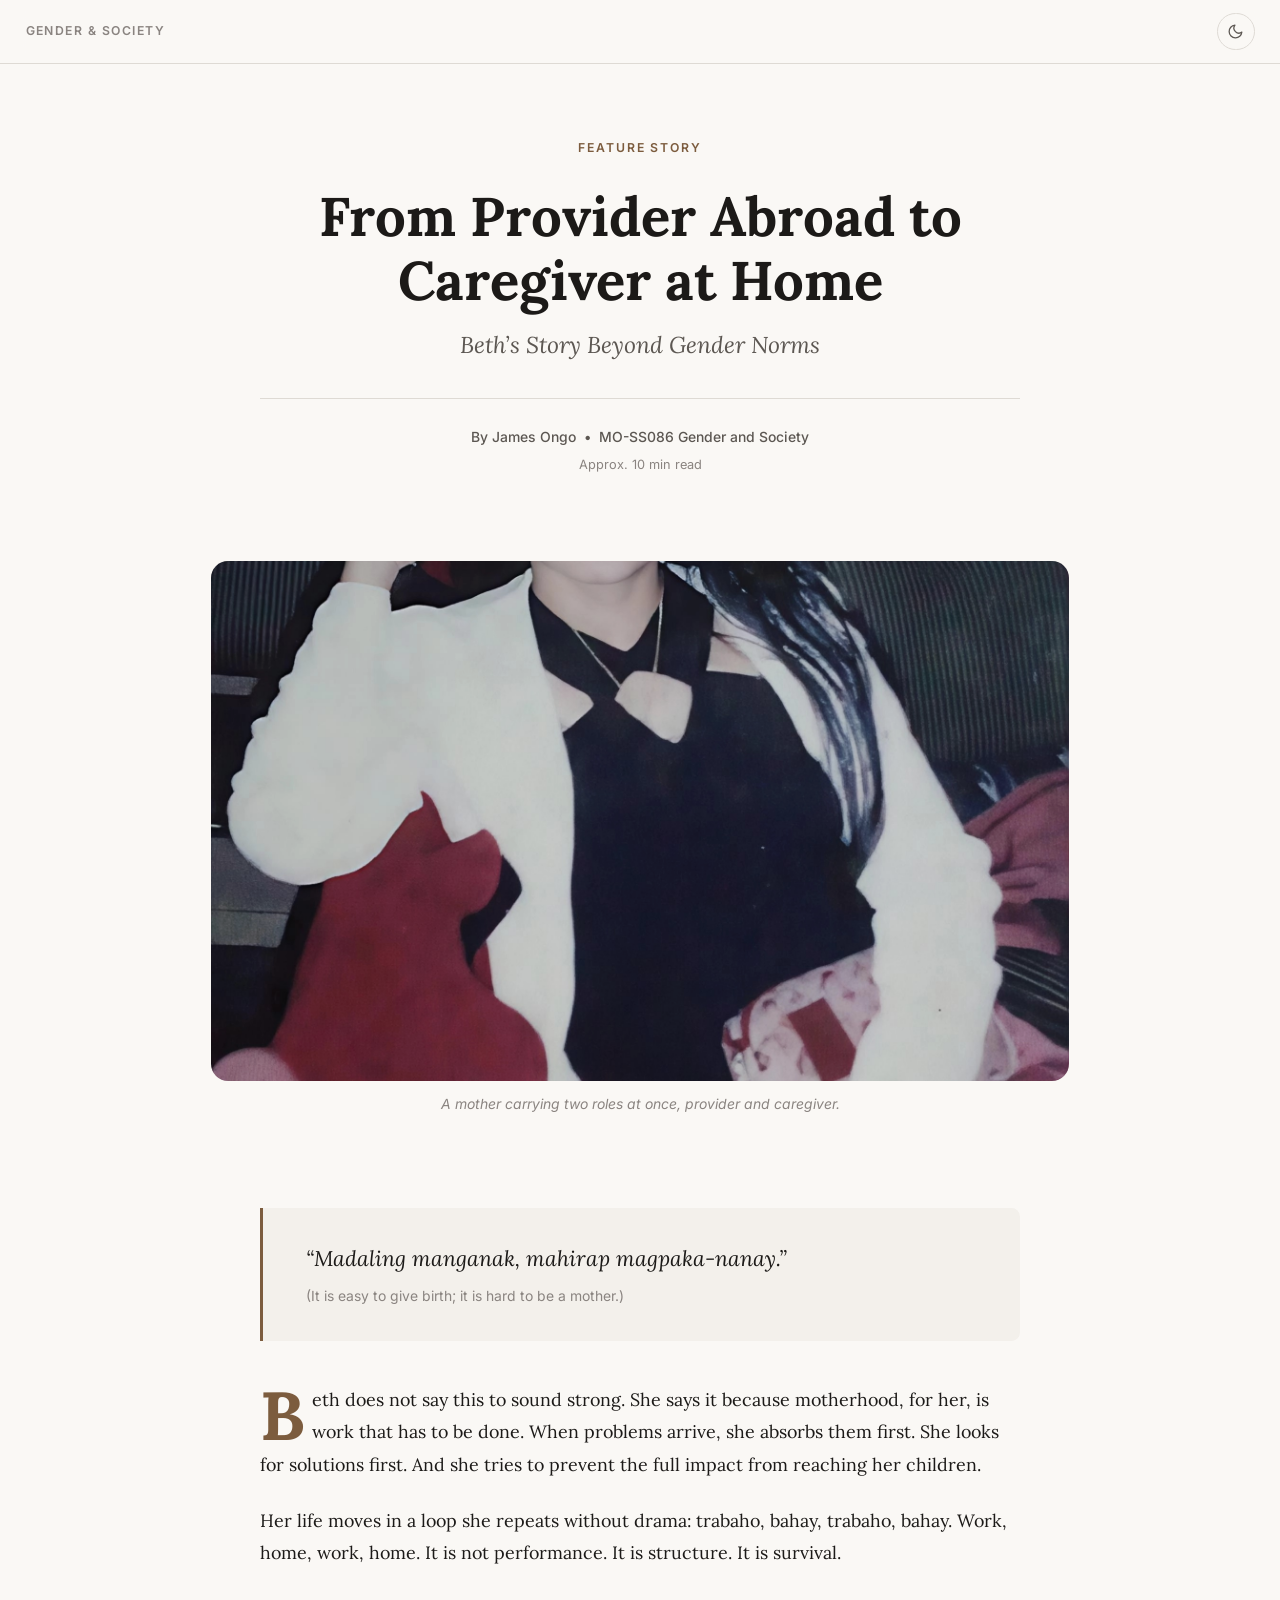
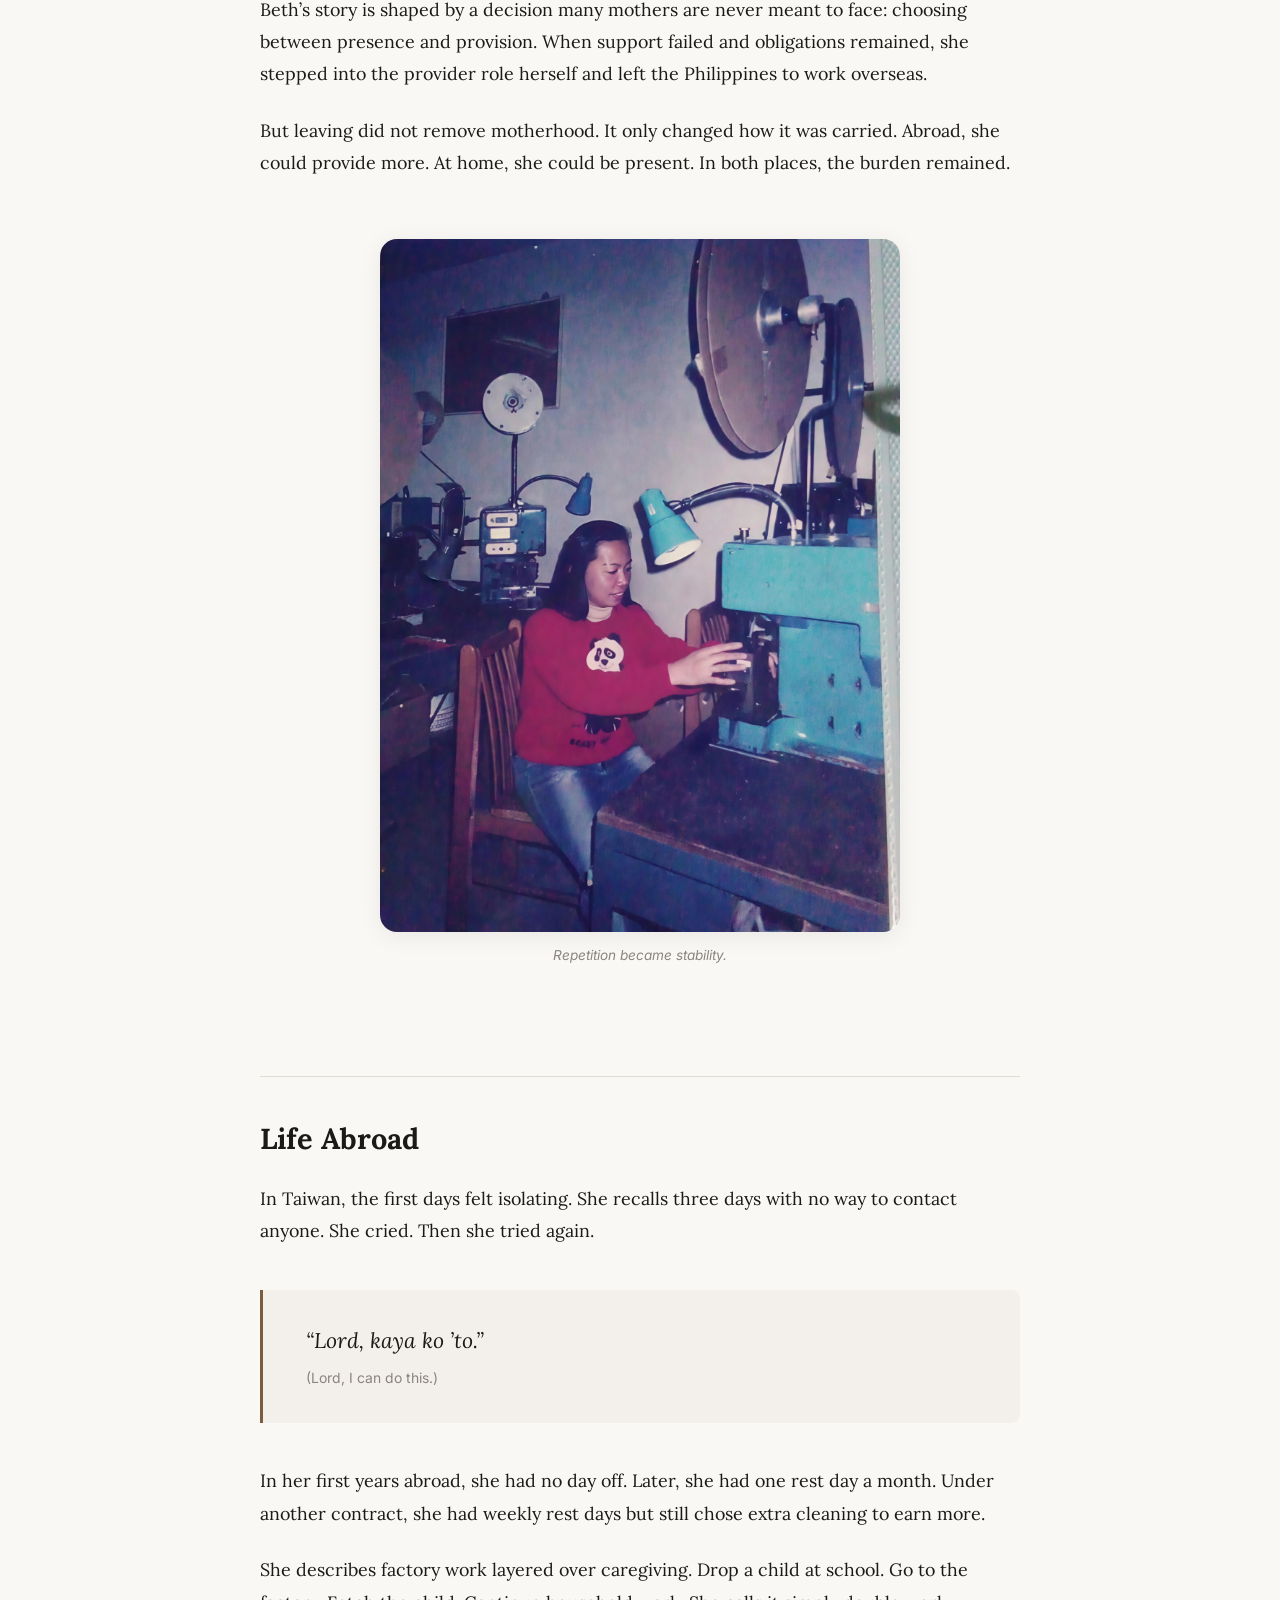
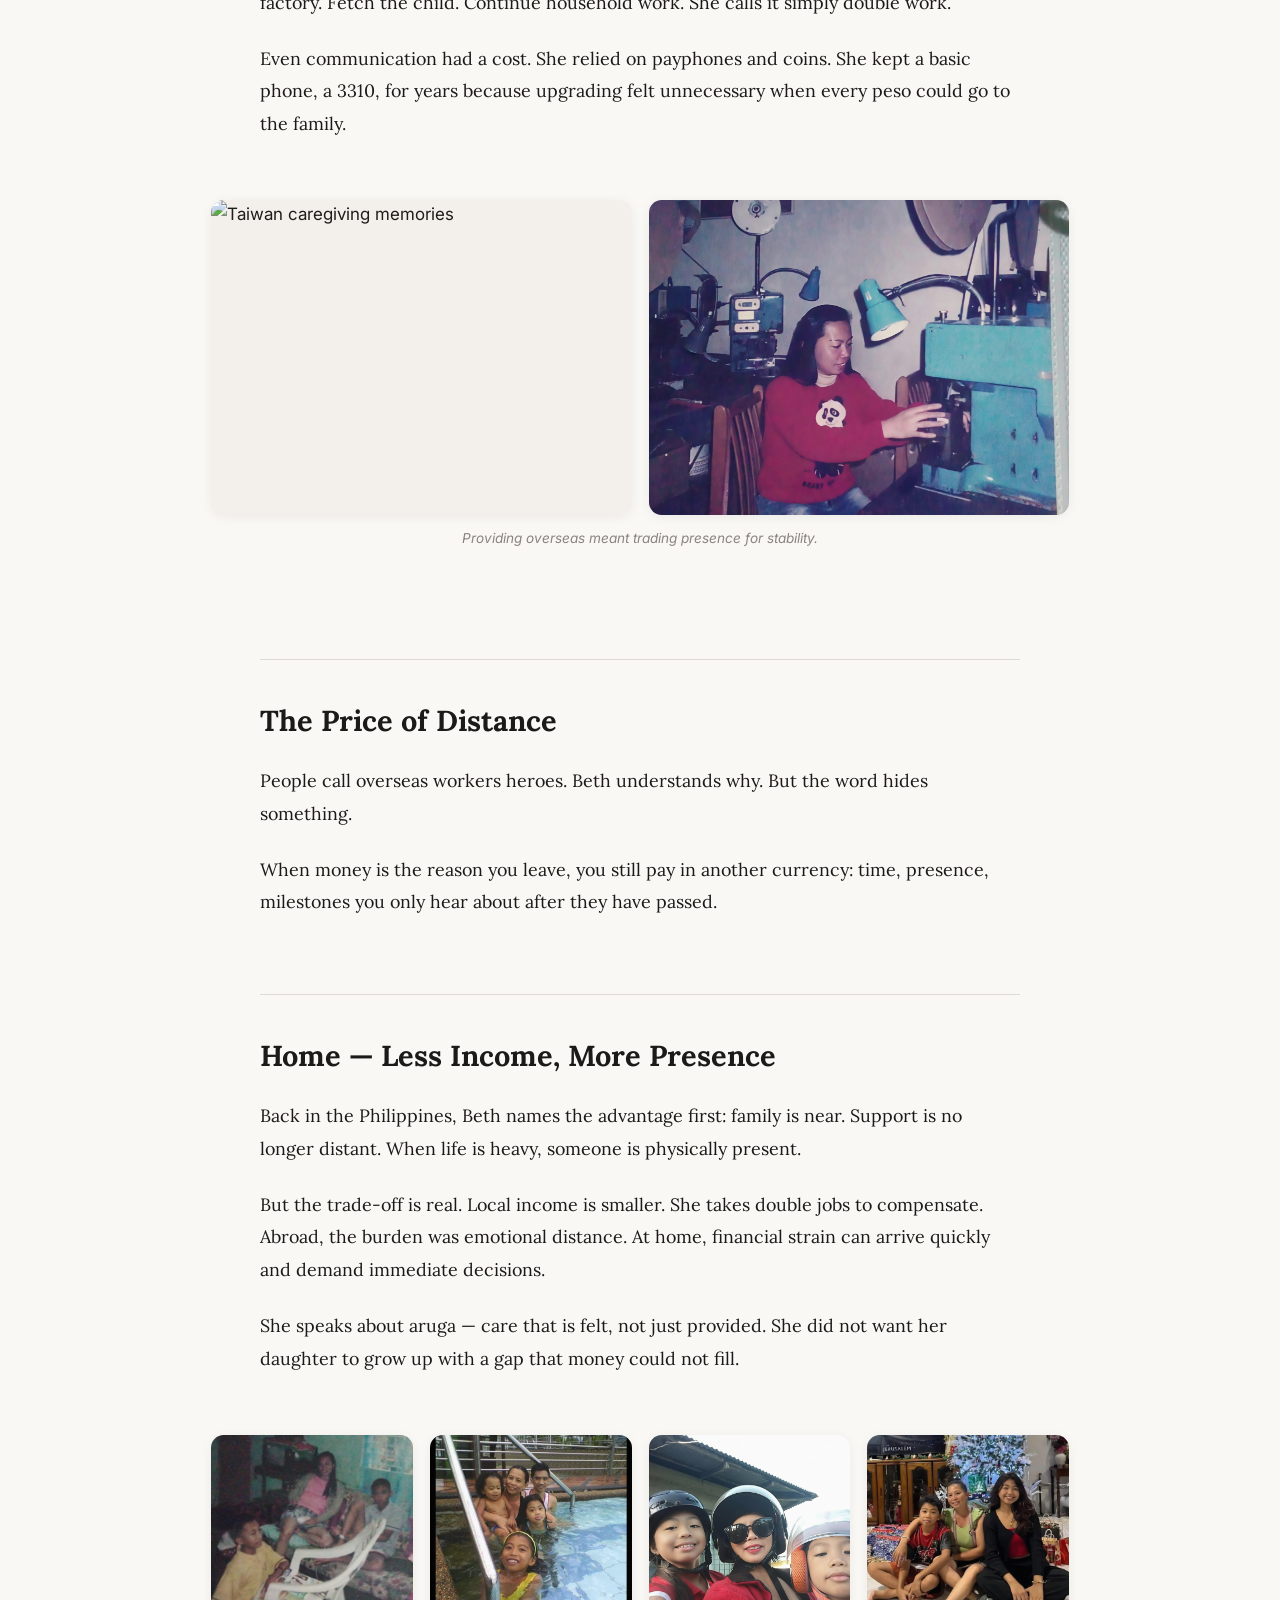
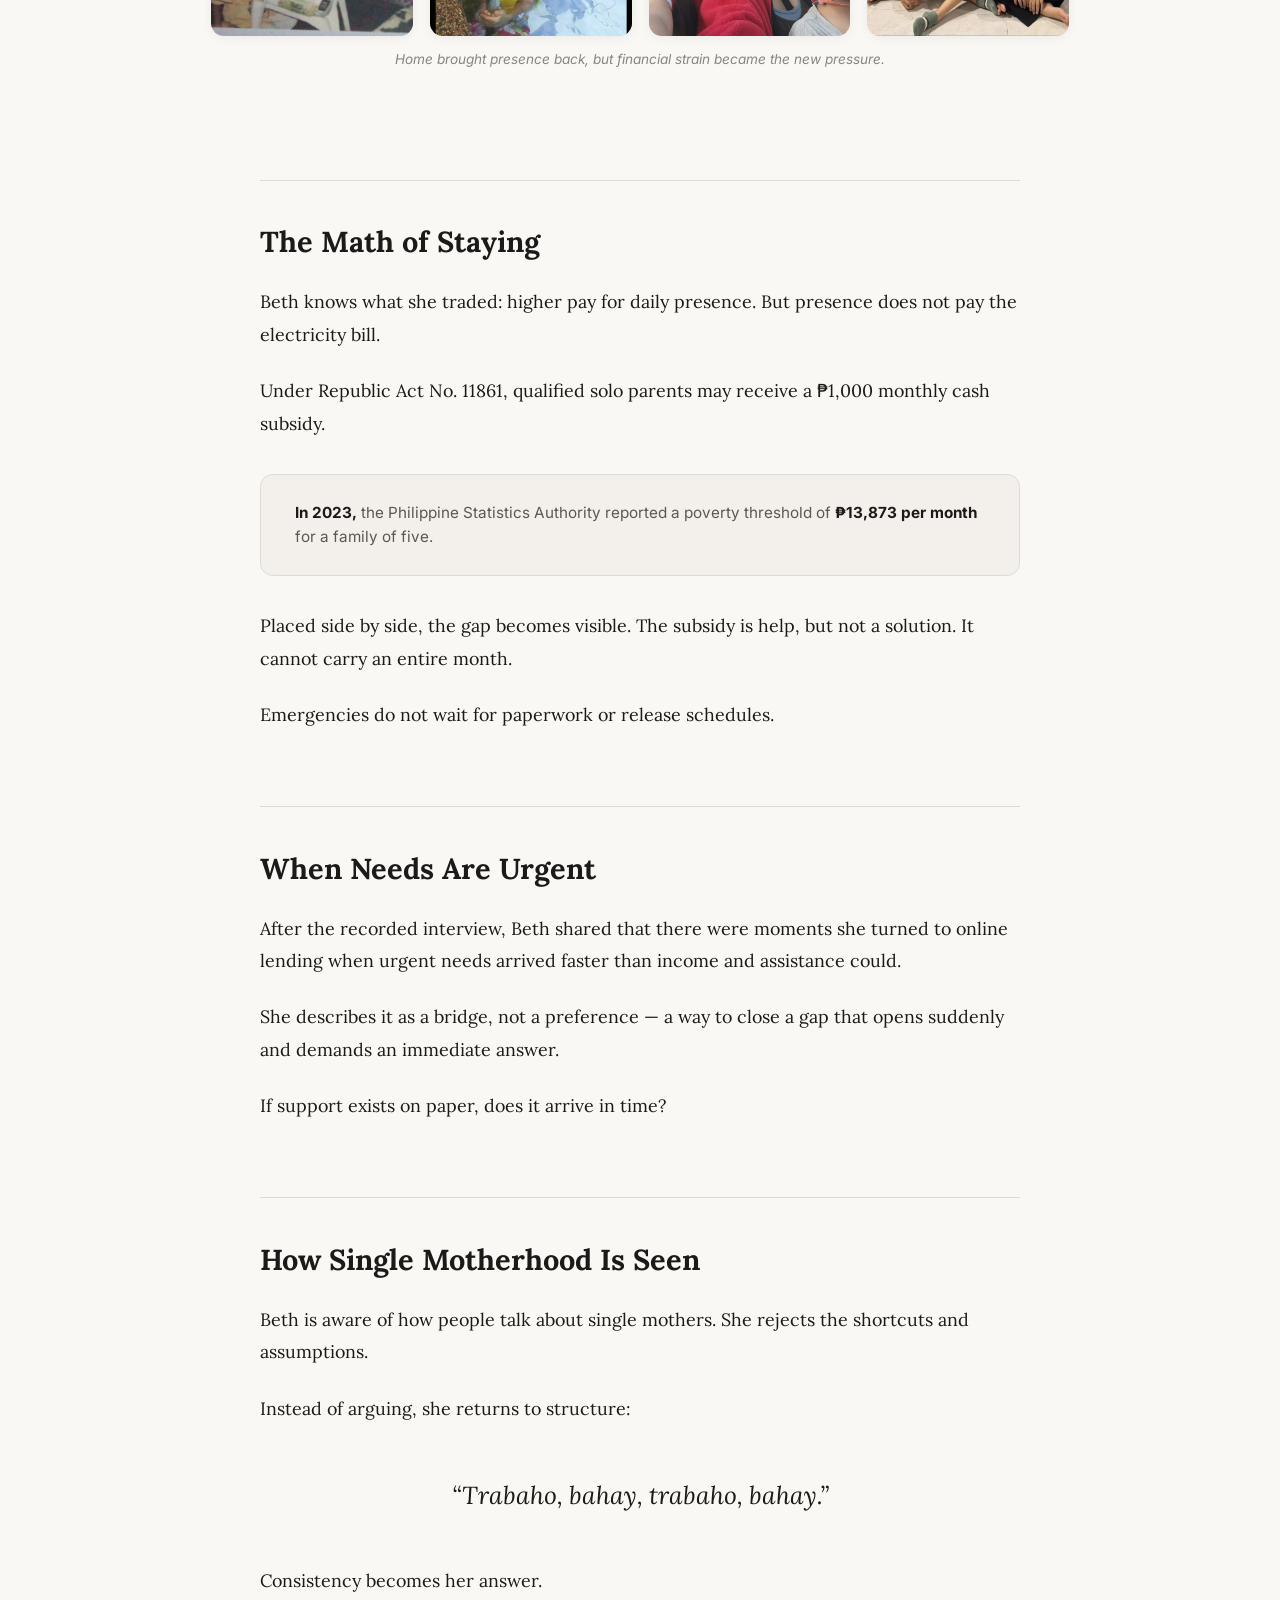
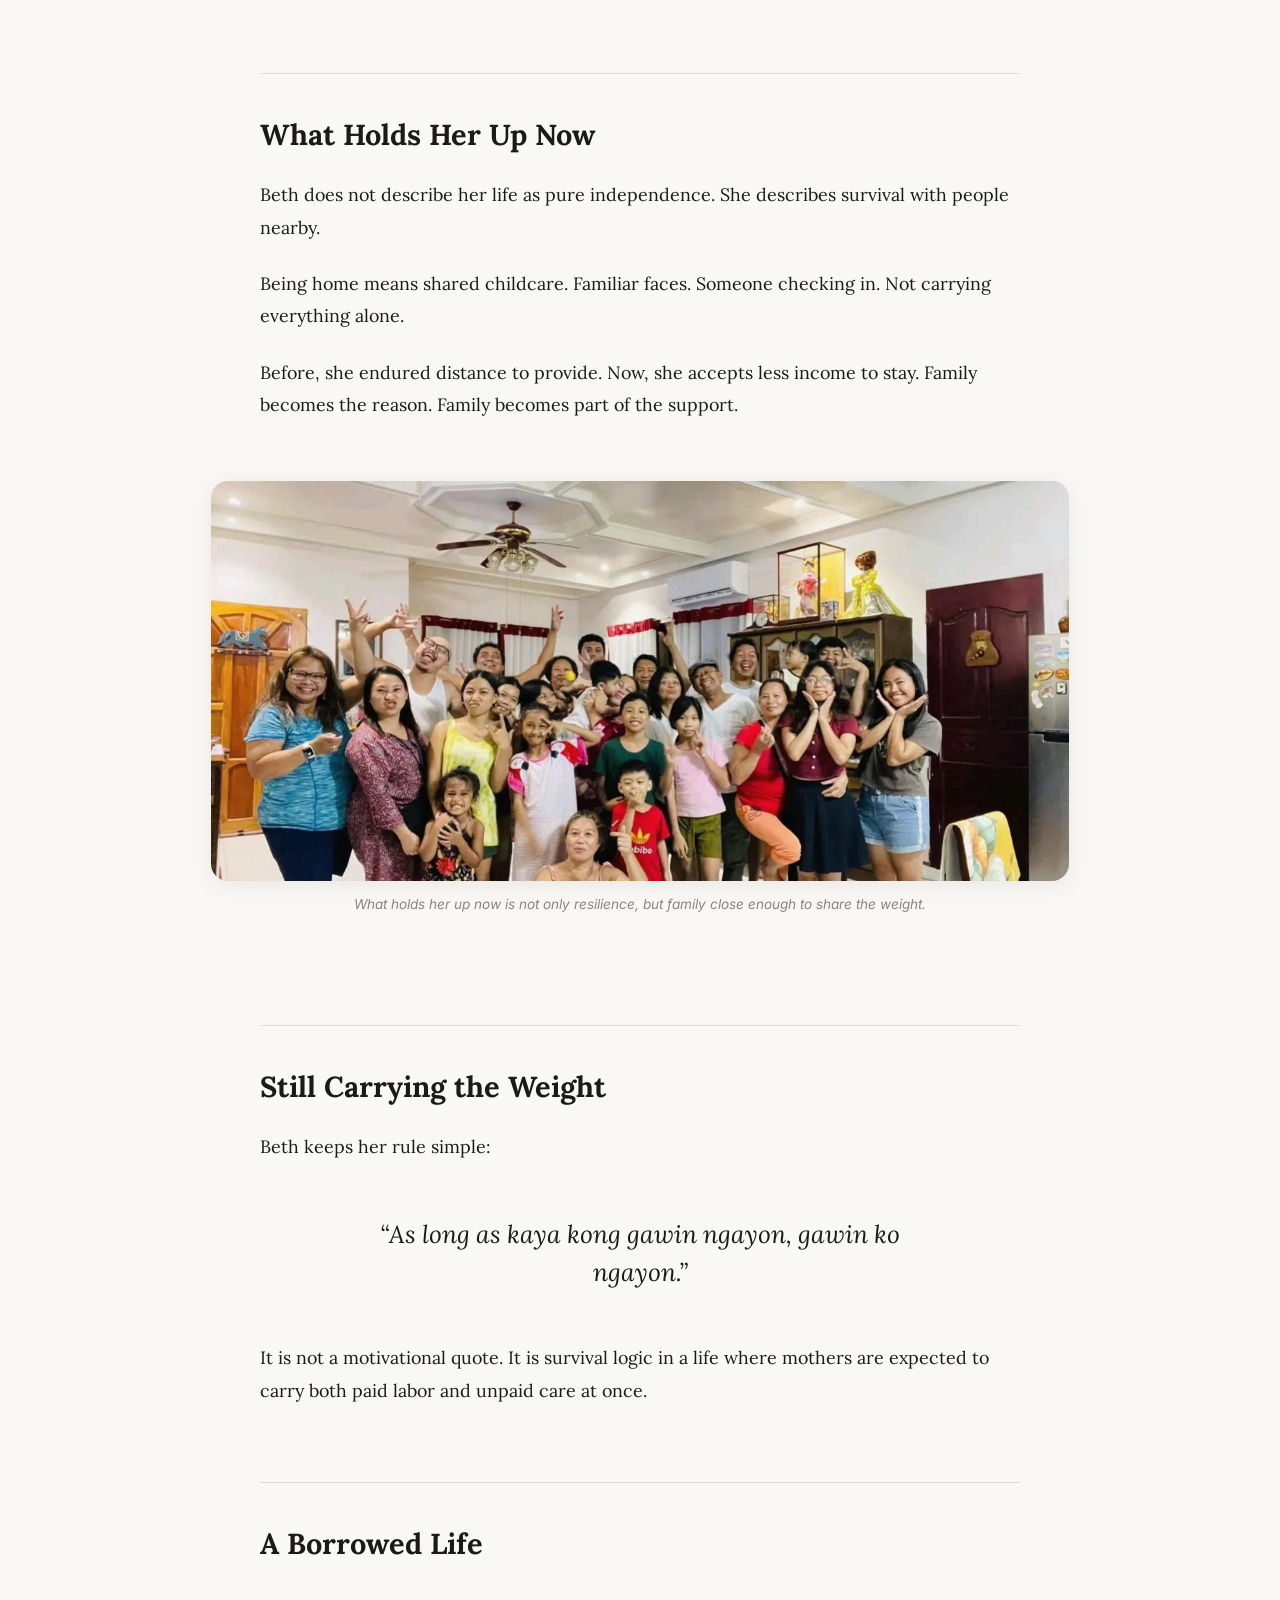
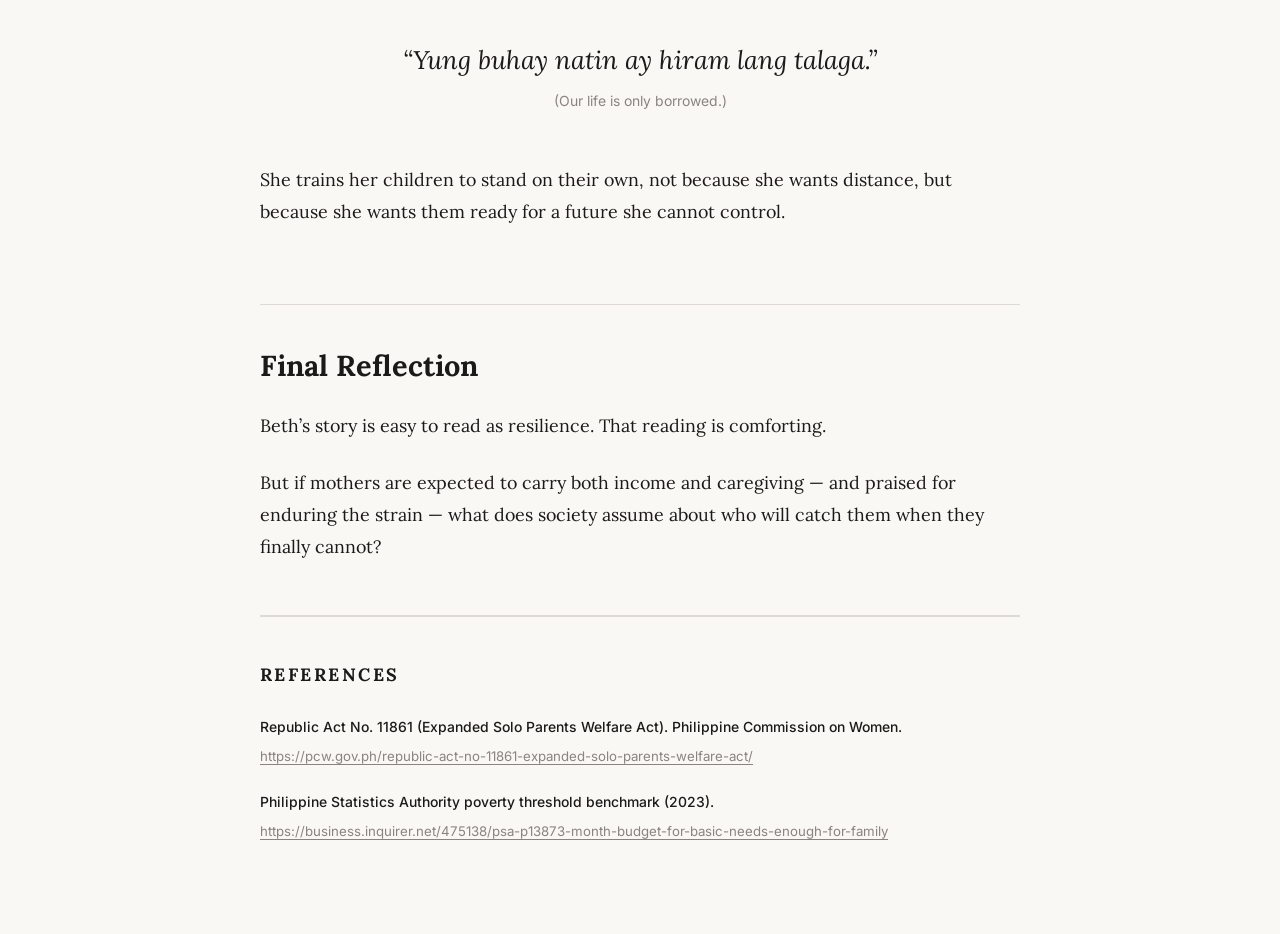
==== index-enhanced.html @ 3ffac8f7 "feat: add index-enhanced.html premium editorial layout - Standalone HTML/CSS/JS file (no build step " ====
<!DOCTYPE html>
<html lang="en">
<head>
  <meta charset="UTF-8" />
  <meta name="viewport" content="width=device-width, initial-scale=1.0" />
  <title>From Provider Abroad to Caregiver at Home: Beth's Story Beyond Gender Norms</title>
  <meta name="description" content="A long-form editorial feature on Beth, a Filipino mother who navigated the roles of overseas worker and primary caregiver, challenging gender norms through lived experience." />
  <meta name="author" content="James Ongo" />
  <link rel="preconnect" href="https://fonts.googleapis.com" />
  <link rel="preconnect" href="https://fonts.gstatic.com" crossorigin />
  <link href="https://fonts.googleapis.com/css2?family=Lora:ital,wght@0,400;0,600;0,700;1,400;1,600&family=Inter:wght@300;400;500;600&display=swap" rel="stylesheet" />

  <style>
    /* ============================================================
       DESIGN TOKENS
    ============================================================ */
    :root {
      --bg:          #faf8f5;
      --bg-alt:      #f3f0eb;
      --surface:     #ffffff;
      --text:        #1c1a18;
      --text-muted:  #5c5752;
      --text-light:  #8a8480;
      --accent:      #7c5c3e;
      --accent-warm: #a07850;
      --rule:        #dedad4;
      --progress-h:  3px;
      --max-prose:   760px;
      --max-wide:    900px;
      --font-serif:  'Lora', Georgia, serif;
      --font-sans:   'Inter', system-ui, sans-serif;
      --ease-smooth: cubic-bezier(0.4, 0, 0.2, 1);
    }

    [data-theme="dark"] {
      --bg:          #141210;
      --bg-alt:      #1e1b18;
      --surface:     #1e1b18;
      --text:        #ede9e4;
      --text-muted:  #a09890;
      --text-light:  #6a6460;
      --accent:      #c8a478;
      --accent-warm: #d4b488;
      --rule:        #2e2a26;
    }

    /* ============================================================
       RESET & BASE
    ============================================================ */
    *, *::before, *::after { box-sizing: border-box; margin: 0; padding: 0; }

    html {
      scroll-behavior: smooth;
      font-size: 17px;
    }

    body {
      font-family: var(--font-sans);
      background-color: var(--bg);
      color: var(--text);
      line-height: 1.7;
      -webkit-font-smoothing: antialiased;
      -moz-osx-font-smoothing: grayscale;
      transition: background-color 0.35s var(--ease-smooth), color 0.35s var(--ease-smooth);
    }

    img { max-width: 100%; display: block; }
    a { color: var(--accent); text-decoration: underline; text-underline-offset: 3px; }
    a:hover { color: var(--accent-warm); }

    /* ============================================================
       READING PROGRESS BAR
    ============================================================ */
    #progress-bar {
      position: fixed;
      top: 0;
      left: 0;
      width: 0%;
      height: var(--progress-h);
      background: linear-gradient(90deg, var(--accent), var(--accent-warm));
      z-index: 1000;
      transition: width 0.1s linear;
      transform-origin: left;
    }

    /* ============================================================
       TOP NAV / CONTROLS
    ============================================================ */
    .site-nav {
      position: sticky;
      top: 0;
      z-index: 900;
      display: flex;
      justify-content: space-between;
      align-items: center;
      padding: 0.75rem 1.5rem;
      background-color: color-mix(in srgb, var(--bg) 90%, transparent);
      backdrop-filter: blur(12px);
      -webkit-backdrop-filter: blur(12px);
      border-bottom: 1px solid var(--rule);
      transition: background-color 0.35s var(--ease-smooth), border-color 0.35s var(--ease-smooth);
    }

    .site-nav-label {
      font-family: var(--font-sans);
      font-size: 0.72rem;
      font-weight: 600;
      letter-spacing: 0.12em;
      text-transform: uppercase;
      color: var(--text-light);
    }

    .nav-controls {
      display: flex;
      align-items: center;
      gap: 0.75rem;
    }

    .btn-icon {
      display: flex;
      align-items: center;
      justify-content: center;
      width: 2.2rem;
      height: 2.2rem;
      border-radius: 50%;
      border: 1px solid var(--rule);
      background: transparent;
      color: var(--text-muted);
      cursor: pointer;
      transition: background 0.2s, color 0.2s, border-color 0.2s;
    }
    .btn-icon:hover {
      background: var(--bg-alt);
      color: var(--text);
      border-color: var(--accent);
    }
    .btn-icon svg { width: 1rem; height: 1rem; }

    /* ============================================================
       LAYOUT WRAPPER
    ============================================================ */
    .page-wrapper {
      max-width: var(--max-wide);
      margin: 0 auto;
      padding: 0 1.25rem;
    }

    /* ============================================================
       ARTICLE HEADER
    ============================================================ */
    .article-header {
      max-width: var(--max-prose);
      margin: 0 auto;
      padding: 4rem 0 2.5rem;
      text-align: center;
    }

    .kicker {
      display: inline-block;
      font-family: var(--font-sans);
      font-size: 0.72rem;
      font-weight: 600;
      letter-spacing: 0.16em;
      text-transform: uppercase;
      color: var(--accent);
      margin-bottom: 1.5rem;
    }

    .article-title {
      font-family: var(--font-serif);
      font-size: clamp(2rem, 5vw, 3.2rem);
      font-weight: 700;
      line-height: 1.18;
      color: var(--text);
      margin-bottom: 0.75rem;
    }

    .article-subtitle {
      font-family: var(--font-serif);
      font-size: clamp(1rem, 2.5vw, 1.35rem);
      font-weight: 400;
      font-style: italic;
      color: var(--text-muted);
      margin-bottom: 2rem;
    }

    .article-meta {
      display: flex;
      flex-direction: column;
      align-items: center;
      gap: 0.35rem;
      padding-top: 1.5rem;
      border-top: 1px solid var(--rule);
    }

    .byline {
      font-family: var(--font-sans);
      font-size: 0.82rem;
      font-weight: 500;
      color: var(--text-muted);
    }

    .reading-time {
      font-family: var(--font-sans);
      font-size: 0.75rem;
      color: var(--text-light);
    }

    /* ============================================================
       HERO IMAGE
    ============================================================ */
    .hero-figure {
      max-width: var(--max-wide);
      margin: 2.5rem auto 0;
    }

    .hero-figure-inner {
      width: 100%;
      aspect-ratio: 16 / 9;
      overflow: hidden;
      border-radius: 1rem;
      background: var(--bg-alt);
    }

    .hero-figure-inner img {
      width: 100%;
      height: 100%;
      object-fit: cover;
      filter: saturate(0.9) contrast(0.97);
      transition: transform 0.6s var(--ease-smooth);
    }
    .hero-figure-inner:hover img { transform: scale(1.02); }

    .hero-caption {
      text-align: center;
      font-family: var(--font-sans);
      font-size: 0.82rem;
      color: var(--text-light);
      margin-top: 0.75rem;
      font-style: italic;
    }

    /* ============================================================
       PROSE BODY
    ============================================================ */
    .prose {
      max-width: var(--max-prose);
      margin: 0 auto;
    }

    .prose-section {
      padding: 3rem 0 0;
    }

    .prose p {
      font-family: var(--font-serif);
      font-size: 1.05rem;
      line-height: 1.82;
      color: var(--text);
      margin-bottom: 1.4rem;
    }

    /* ============================================================
       SECTION HEADINGS
    ============================================================ */
    .section-heading {
      font-family: var(--font-serif);
      font-size: clamp(1.3rem, 3vw, 1.7rem);
      font-weight: 700;
      color: var(--text);
      padding-top: 2.5rem;
      padding-bottom: 1.5rem;
      border-top: 1px solid var(--rule);
      margin-bottom: 0;
      line-height: 1.3;
    }

    /* ============================================================
       PULL QUOTES
    ============================================================ */
    .pull-quote {
      position: relative;
      margin: 2.5rem 0;
      padding: 2rem 2.5rem;
      background: var(--bg-alt);
      border-left: 3px solid var(--accent);
      border-radius: 0 0.5rem 0.5rem 0;
      transition: background 0.35s var(--ease-smooth);
    }

    .pull-quote p {
      font-family: var(--font-serif) !important;
      font-size: 1.25rem !important;
      font-style: italic;
      line-height: 1.6 !important;
      color: var(--text) !important;
      margin-bottom: 0.5rem !important;
    }

    .pull-quote .translation {
      font-family: var(--font-sans) !important;
      font-size: 0.82rem !important;
      font-style: normal;
      color: var(--text-light) !important;
      margin-bottom: 0 !important;
    }

    /* Centered pull quote variant */
    .pull-quote-center {
      text-align: center;
      margin: 3rem auto;
      max-width: 600px;
      padding: 0;
      border-left: none;
      background: transparent;
      border-radius: 0;
    }

    .pull-quote-center p {
      font-family: var(--font-serif) !important;
      font-size: clamp(1.15rem, 2.5vw, 1.45rem) !important;
      font-style: italic;
      line-height: 1.55 !important;
      color: var(--text) !important;
      margin-bottom: 0.5rem !important;
    }

    .pull-quote-center .translation {
      font-family: var(--font-sans) !important;
      font-size: 0.82rem !important;
      font-style: normal;
      color: var(--text-light) !important;
      margin-bottom: 0 !important;
    }

    /* ============================================================
       CALLOUT / STAT BOX
    ============================================================ */
    .callout {
      background: var(--bg-alt);
      border-radius: 0.75rem;
      padding: 1.5rem 2rem;
      margin: 2rem 0;
      border: 1px solid var(--rule);
      transition: background 0.35s var(--ease-smooth);
    }

    .callout p {
      font-family: var(--font-sans) !important;
      font-size: 0.9rem !important;
      line-height: 1.6 !important;
      color: var(--text-muted) !important;
      margin-bottom: 0 !important;
    }

    .callout strong {
      color: var(--text);
    }

    /* ============================================================
       IMAGE FIGURES
    ============================================================ */
    .figure-single {
      max-width: 520px;
      margin: 3.5rem auto;
    }

    .figure-single-inner {
      width: 100%;
      aspect-ratio: 3/4;
      overflow: hidden;
      border-radius: 1rem;
      background: var(--bg-alt);
      box-shadow: 0 4px 24px rgba(0,0,0,0.07);
    }

    .figure-single-inner img {
      width: 100%;
      height: 100%;
      object-fit: contain;
      transition: transform 0.5s var(--ease-smooth);
    }
    .figure-single-inner:hover img { transform: scale(1.02); }

    .figure-wide {
      max-width: var(--max-wide);
      margin: 3.5rem auto;
    }

    .figure-wide-inner {
      width: 100%;
      overflow: hidden;
      border-radius: 1rem;
      background: var(--bg-alt);
      box-shadow: 0 4px 24px rgba(0,0,0,0.07);
    }

    .figure-wide-inner img {
      width: 100%;
      height: 100%;
      object-fit: cover;
      filter: saturate(0.92) contrast(0.97);
      transition: transform 0.5s var(--ease-smooth);
    }
    .figure-wide-inner:hover img { transform: scale(1.02); }

    .figure-grid {
      max-width: var(--max-wide);
      margin: 3.5rem auto;
    }

    .grid-2 {
      display: grid;
      grid-template-columns: 1fr 1fr;
      gap: 1rem;
    }

    @media (max-width: 600px) {
      .grid-2 { grid-template-columns: 1fr; }
    }

    .grid-4 {
      display: grid;
      grid-template-columns: repeat(2, 1fr);
      gap: 1rem;
    }

    @media (min-width: 700px) {
      .grid-4 { grid-template-columns: repeat(4, 1fr); }
    }

    .grid-item {
      overflow: hidden;
      border-radius: 0.75rem;
      background: var(--bg-alt);
      box-shadow: 0 2px 12px rgba(0,0,0,0.06);
    }

    .grid-item img {
      width: 100%;
      height: 100%;
      object-fit: cover;
      filter: saturate(0.92) contrast(0.97);
      transition: transform 0.5s var(--ease-smooth);
      display: block;
    }
    .grid-item:hover img { transform: scale(1.04); }

    .grid-item-abroad {
      aspect-ratio: 4/3;
    }

    .grid-item-home {
      aspect-ratio: 1/1;
    }

    figcaption, .fig-caption {
      text-align: center;
      font-family: var(--font-sans);
      font-size: 0.8rem;
      color: var(--text-light);
      margin-top: 0.75rem;
      font-style: italic;
      line-height: 1.5;
    }

    /* ============================================================
       BLOCKQUOTE (literary)
    ============================================================ */
    .literary-quote {
      text-align: center;
      margin: 3rem auto;
      max-width: 560px;
    }

    .literary-quote p:first-child {
      font-family: var(--font-serif) !important;
      font-size: clamp(1.15rem, 2.5vw, 1.5rem) !important;
      font-style: italic;
      line-height: 1.55 !important;
      color: var(--text) !important;
      margin-bottom: 0.5rem !important;
    }

    .literary-quote p.sub {
      font-family: var(--font-sans) !important;
      font-size: 0.82rem !important;
      color: var(--text-light) !important;
      font-style: normal;
      margin-bottom: 0 !important;
    }

    /* ============================================================
       DIVIDER
    ============================================================ */
    .section-divider {
      border: none;
      border-top: 1px solid var(--rule);
      margin: 3rem 0;
    }

    .ornament {
      text-align: center;
      color: var(--text-light);
      font-size: 1.1rem;
      letter-spacing: 0.5rem;
      margin: 2.5rem 0;
      user-select: none;
    }

    /* ============================================================
       FOOTER / REFERENCES
    ============================================================ */
    .article-footer {
      max-width: var(--max-prose);
      margin: 3rem auto 0;
      padding: 2.5rem 0 4rem;
      border-top: 2px solid var(--rule);
    }

    .references-label {
      font-family: var(--font-sans);
      font-size: 0.7rem;
      font-weight: 700;
      letter-spacing: 0.14em;
      text-transform: uppercase;
      color: var(--text-light);
      margin-bottom: 1.5rem;
    }

    .reference-item {
      margin-bottom: 1.25rem;
    }

    .reference-item p {
      font-family: var(--font-sans) !important;
      font-size: 0.82rem !important;
      line-height: 1.55 !important;
      margin-bottom: 0.2rem !important;
    }

    .reference-item .ref-title {
      color: var(--text);
      font-weight: 500;
    }

    .reference-item a {
      font-size: 0.78rem;
      color: var(--text-light);
      word-break: break-all;
    }
    .reference-item a:hover { color: var(--accent); }

    /* ============================================================
       BACK TO TOP
    ============================================================ */
    #back-to-top {
      position: fixed;
      bottom: 1.5rem;
      right: 1.5rem;
      width: 2.5rem;
      height: 2.5rem;
      border-radius: 50%;
      border: 1px solid var(--rule);
      background: var(--surface);
      color: var(--text-muted);
      cursor: pointer;
      display: flex;
      align-items: center;
      justify-content: center;
      opacity: 0;
      transform: translateY(1rem);
      transition: opacity 0.3s, transform 0.3s, background 0.2s;
      z-index: 800;
      box-shadow: 0 2px 12px rgba(0,0,0,0.12);
    }
    #back-to-top.visible { opacity: 1; transform: translateY(0); }
    #back-to-top:hover { background: var(--bg-alt); color: var(--accent); }
    #back-to-top svg { width: 1rem; height: 1rem; }

    /* ============================================================
       INTRO PARAGRAPH (drop cap)
    ============================================================ */
    .intro-para::first-letter {
      font-family: var(--font-serif);
      font-size: 4rem;
      font-weight: 700;
      line-height: 0.8;
      float: left;
      margin-right: 0.1em;
      margin-top: 0.08em;
      color: var(--accent);
    }

    /* ============================================================
       UTILITY
    ============================================================ */
    .visually-hidden {
      position: absolute;
      width: 1px;
      height: 1px;
      overflow: hidden;
      clip: rect(0 0 0 0);
      white-space: nowrap;
    }

    .mt-lg { margin-top: 2.5rem; }
    .mb-lg { margin-bottom: 2.5rem; }

    /* ============================================================
       RESPONSIVE
    ============================================================ */
    @media (max-width: 640px) {
      .article-header { padding: 2.5rem 0 1.5rem; }
      .pull-quote { padding: 1.25rem 1.5rem; }
      .callout { padding: 1rem 1.25rem; }
      html { font-size: 16px; }
    }

    /* ============================================================
       PRINT
    ============================================================ */
    @media print {
      #progress-bar, .site-nav, #back-to-top { display: none; }
      body { background: white; color: black; font-size: 11pt; }
      .pull-quote, .callout { background: #f5f5f5; border-color: #999; }
    }
  </style>
</head>
<body id="top">
  <!-- Reading Progress Bar -->
  <div id="progress-bar" role="progressbar" aria-label="Reading progress" aria-valuemin="0" aria-valuemax="100" aria-valuenow="0"></div>

  <!-- Navigation -->
  <nav class="site-nav" aria-label="Article navigation">
    <span class="site-nav-label">Gender &amp; Society</span>
    <div class="nav-controls">
      <button class="btn-icon" id="dark-toggle" aria-label="Toggle dark mode" title="Toggle dark mode">
        <!-- Sun icon (shown in dark mode) -->
        <svg id="icon-sun" xmlns="http://www.w3.org/2000/svg" fill="none" viewBox="0 0 24 24" stroke-width="1.8" stroke="currentColor" style="display:none">
          <path stroke-linecap="round" stroke-linejoin="round" d="M12 3v2m0 14v2m8.66-10h-2M5.34 12h-2m14.95 5.66-1.41-1.41M6.05 6.05 4.64 4.64m12.73 0-1.41 1.41M6.05 17.95l-1.41 1.41M12 7a5 5 0 1 0 0 10A5 5 0 0 0 12 7z"/>
        </svg>
        <!-- Moon icon (shown in light mode) -->
        <svg id="icon-moon" xmlns="http://www.w3.org/2000/svg" fill="none" viewBox="0 0 24 24" stroke-width="1.8" stroke="currentColor">
          <path stroke-linecap="round" stroke-linejoin="round" d="M21 12.79A9 9 0 1 1 11.21 3 7 7 0 0 0 21 12.79z"/>
        </svg>
      </button>
    </div>
  </nav>

  <!-- Main Article -->
  <main id="main-content">
    <div class="page-wrapper">

      <!-- Article Header -->
      <header class="article-header">
        <span class="kicker">Feature Story</span>
        <h1 class="article-title">From Provider Abroad to Caregiver at Home</h1>
        <p class="article-subtitle">Beth&#8217;s Story Beyond Gender Norms</p>
        <div class="article-meta">
          <p class="byline">By James Ongo &nbsp;&bull;&nbsp; MO-SS086 Gender and Society</p>
          <p class="reading-time">Approx. 10 min read</p>
        </div>
      </header>

      <!-- Hero Image -->
      <figure class="hero-figure">
        <div class="hero-figure-inner" style="aspect-ratio: 4/3; max-height: 520px;">
          <img
            src="assets/e920f0260f565c1cadf37e28e0e7a59abf425ec7-buxtc1dg.png"
            alt="Beth seated and reflective, photographed at an airport"
            loading="eager"
          />
        </div>
        <figcaption class="hero-caption">A mother carrying two roles at once, provider and caregiver.</figcaption>
      </figure>

      <!-- SECTION: Opening -->
      <div class="prose">
        <div class="prose-section">

          <div class="pull-quote">
            <p>&#8220;Madaling manganak, mahirap magpaka-nanay.&#8221;</p>
            <p class="translation">(It is easy to give birth; it is hard to be a mother.)</p>
          </div>

          <p class="intro-para">Beth does not say this to sound strong. She says it because motherhood, for her, is work that has to be done. When problems arrive, she absorbs them first. She looks for solutions first. And she tries to prevent the full impact from reaching her children.</p>

          <p>Her life moves in a loop she repeats without drama: trabaho, bahay, trabaho, bahay. Work, home, work, home. It is not performance. It is structure. It is survival.</p>

          <p>Beth&#8217;s story is shaped by a decision many mothers are never meant to face: choosing between presence and provision. When support failed and obligations remained, she stepped into the provider role herself and left the Philippines to work overseas.</p>

          <p>But leaving did not remove motherhood. It only changed how it was carried. Abroad, she could provide more. At home, she could be present. In both places, the burden remained.</p>

        </div>
      </div>

      <!-- IMAGE: Young Beth working -->
      <figure class="figure-single">
        <div class="figure-single-inner">
          <img
            src="assets/c76464601b5aabbdc6ca93023c07093d441ea707-bwibprmk.png"
            alt="Young Beth operating machinery at a factory"
            loading="lazy"
          />
        </div>
        <figcaption>Repetition became stability.</figcaption>
      </figure>

      <!-- SECTION: Life Abroad -->
      <div class="prose">
        <div class="prose-section">
          <h2 class="section-heading">Life Abroad</h2>

          <p>In Taiwan, the first days felt isolating. She recalls three days with no way to contact anyone. She cried. Then she tried again.</p>

          <div class="pull-quote">
            <p>&#8220;Lord, kaya ko &#8217;to.&#8221;</p>
            <p class="translation">(Lord, I can do this.)</p>
          </div>

          <p>In her first years abroad, she had no day off. Later, she had one rest day a month. Under another contract, she had weekly rest days but still chose extra cleaning to earn more.</p>

          <p>She describes factory work layered over caregiving. Drop a child at school. Go to the factory. Fetch the child. Continue household work. She calls it simply double work.</p>

          <p>Even communication had a cost. She relied on payphones and coins. She kept a basic phone, a 3310, for years because upgrading felt unnecessary when every peso could go to the family.</p>

        </div>
      </div>

      <!-- IMAGE GRID: Abroad (Taiwan memories + factory) -->
      <figure class="figure-grid">
        <div class="grid-2">
          <div class="grid-item grid-item-abroad">
            <img
              src="assets/60dd73ef5a6cac71023ff8b4ba32b8e131c8d881-dymaxfxd.png"
              alt="Taiwan caregiving memories"
              loading="lazy"
            />
          </div>
          <div class="grid-item grid-item-abroad">
            <img
              src="assets/c76464601b5aabbdc6ca93023c07093d441ea707-bwibprmk.png"
              alt="Factory work during early years abroad"
              loading="lazy"
            />
          </div>
        </div>
        <figcaption>Providing overseas meant trading presence for stability.</figcaption>
      </figure>

      <!-- SECTION: The Price of Distance -->
      <div class="prose">
        <div class="prose-section">
          <h2 class="section-heading">The Price of Distance</h2>

          <p>People call overseas workers heroes. Beth understands why. But the word hides something.</p>

          <p>When money is the reason you leave, you still pay in another currency: time, presence, milestones you only hear about after they have passed.</p>

        </div>
      </div>

      <!-- SECTION: Home - Less Income, More Presence -->
      <div class="prose">
        <div class="prose-section">
          <h2 class="section-heading">Home &#8212; Less Income, More Presence</h2>

          <p>Back in the Philippines, Beth names the advantage first: family is near. Support is no longer distant. When life is heavy, someone is physically present.</p>

          <p>But the trade-off is real. Local income is smaller. She takes double jobs to compensate. Abroad, the burden was emotional distance. At home, financial strain can arrive quickly and demand immediate decisions.</p>

          <p>She speaks about aruga &#8212; care that is felt, not just provided. She did not want her daughter to grow up with a gap that money could not fill.</p>

        </div>
      </div>

      <!-- IMAGE GRID: At Home (family photos) -->
      <figure class="figure-grid">
        <div class="grid-4">
          <div class="grid-item grid-item-home">
            <img
              src="assets/59fc37b3b3decba2730e10991abe77b250d7e214-c8ih-bli.png"
              alt="Family living room moment"
              loading="lazy"
            />
          </div>
          <div class="grid-item grid-item-home">
            <img
              src="assets/f54fd05c5c44ddffacecb743fd7185d7d5093066-hgk0w9xp.png"
              alt="Pool time with siblings"
              loading="lazy"
            />
          </div>
          <div class="grid-item grid-item-home">
            <img
              src="assets/5aacf3d4939c02f38c3f588aad341c35b38b088d-cihkhemg.png"
              alt="School days motorcycle selfie"
              loading="lazy"
            />
          </div>
          <div class="grid-item grid-item-home">
            <img
              src="assets/fe5460e624c3cfcb2ab5d260d317805be2b27aeb-cbhzk3wc.png"
              alt="Christmas family photo"
              loading="lazy"
            />
          </div>
        </div>
        <figcaption>Home brought presence back, but financial strain became the new pressure.</figcaption>
      </figure>

      <!-- SECTION: The Math of Staying -->
      <div class="prose">
        <div class="prose-section">
          <h2 class="section-heading">The Math of Staying</h2>

          <p>Beth knows what she traded: higher pay for daily presence. But presence does not pay the electricity bill.</p>

          <p>Under Republic Act No. 11861, qualified solo parents may receive a &#8369;1,000 monthly cash subsidy.</p>

          <div class="callout">
            <p><strong>In 2023,</strong> the Philippine Statistics Authority reported a poverty threshold of <strong>&#8369;13,873 per month</strong> for a family of five.</p>
          </div>

          <p>Placed side by side, the gap becomes visible. The subsidy is help, but not a solution. It cannot carry an entire month.</p>

          <p>Emergencies do not wait for paperwork or release schedules.</p>

        </div>

        <!-- SECTION: When Needs Are Urgent -->
        <div class="prose-section">
          <h2 class="section-heading">When Needs Are Urgent</h2>

          <p>After the recorded interview, Beth shared that there were moments she turned to online lending when urgent needs arrived faster than income and assistance could.</p>

          <p>She describes it as a bridge, not a preference &#8212; a way to close a gap that opens suddenly and demands an immediate answer.</p>

          <p>If support exists on paper, does it arrive in time?</p>

        </div>

        <!-- SECTION: How Single Motherhood Is Seen -->
        <div class="prose-section">
          <h2 class="section-heading">How Single Motherhood Is Seen</h2>

          <p>Beth is aware of how people talk about single mothers. She rejects the shortcuts and assumptions.</p>

          <p>Instead of arguing, she returns to structure:</p>

          <div class="pull-quote-center">
            <p>&#8220;Trabaho, bahay, trabaho, bahay.&#8221;</p>
          </div>

          <p>Consistency becomes her answer.</p>

        </div>

        <!-- SECTION: What Holds Her Up Now -->
        <div class="prose-section">
          <h2 class="section-heading">What Holds Her Up Now</h2>

          <p>Beth does not describe her life as pure independence. She describes survival with people nearby.</p>

          <p>Being home means shared childcare. Familiar faces. Someone checking in. Not carrying everything alone.</p>

          <p>Before, she endured distance to provide. Now, she accepts less income to stay. Family becomes the reason. Family becomes part of the support.</p>

        </div>
      </div>

      <!-- IMAGE: Extended family -->
      <figure class="figure-wide">
        <div class="figure-wide-inner" style="aspect-ratio: 16/9; max-height: 400px;">
          <img
            src="assets/55bc16b546aebc8a06f991e8f5e3f1c70c1eae50-y_gb-fvm.png"
            alt="Extended family gathering at the pool"
            loading="lazy"
          />
        </div>
        <figcaption>What holds her up now is not only resilience, but family close enough to share the weight.</figcaption>
      </figure>

      <!-- SECTION: Still Carrying the Weight -->
      <div class="prose">
        <div class="prose-section">
          <h2 class="section-heading">Still Carrying the Weight</h2>

          <p>Beth keeps her rule simple:</p>

          <div class="pull-quote-center">
            <p>&#8220;As long as kaya kong gawin ngayon, gawin ko ngayon.&#8221;</p>
          </div>

          <p>It is not a motivational quote. It is survival logic in a life where mothers are expected to carry both paid labor and unpaid care at once.</p>

        </div>

        <!-- SECTION: A Borrowed Life -->
        <div class="prose-section">
          <h2 class="section-heading">A Borrowed Life</h2>

          <div class="literary-quote">
            <p>&#8220;Yung buhay natin ay hiram lang talaga.&#8221;</p>
            <p class="sub">(Our life is only borrowed.)</p>
          </div>

          <p>She trains her children to stand on their own, not because she wants distance, but because she wants them ready for a future she cannot control.</p>

        </div>

        <!-- SECTION: Final Reflection -->
        <div class="prose-section">
          <h2 class="section-heading">Final Reflection</h2>

          <p>Beth&#8217;s story is easy to read as resilience. That reading is comforting.</p>

          <p>But if mothers are expected to carry both income and caregiving &#8212; and praised for enduring the strain &#8212; what does society assume about who will catch them when they finally cannot?</p>

        </div>

        <!-- REFERENCES -->
        <footer class="article-footer">
          <p class="references-label">References</p>

          <div class="reference-item">
            <p class="ref-title">Republic Act No. 11861 (Expanded Solo Parents Welfare Act). Philippine Commission on Women.</p>
            <a href="https://pcw.gov.ph/republic-act-no-11861-expanded-solo-parents-welfare-act/" target="_blank" rel="noopener noreferrer">https://pcw.gov.ph/republic-act-no-11861-expanded-solo-parents-welfare-act/</a>
          </div>

          <div class="reference-item">
            <p class="ref-title">Philippine Statistics Authority poverty threshold benchmark (2023).</p>
            <a href="https://business.inquirer.net/475138/psa-p13873-month-budget-for-basic-needs-enough-for-family" target="_blank" rel="noopener noreferrer">https://business.inquirer.net/475138/psa-p13873-month-budget-for-basic-needs-enough-for-family</a>
          </div>
        </footer>

      </div>
    </div>
  </main>

  <!-- Back to Top -->
  <button id="back-to-top" aria-label="Back to top">
    <svg xmlns="http://www.w3.org/2000/svg" fill="none" viewBox="0 0 24 24" stroke-width="2" stroke="currentColor">
      <path stroke-linecap="round" stroke-linejoin="round" d="M4.5 15.75l7.5-7.5 7.5 7.5" />
    </svg>
  </button>

  <script>
    // ============================================================
    // READING PROGRESS BAR
    // ============================================================
    const progressBar = document.getElementById('progress-bar');

    function updateProgress() {
      const scrollTop = window.scrollY || document.documentElement.scrollTop;
      const docHeight = document.documentElement.scrollHeight - document.documentElement.clientHeight;
      const pct = docHeight > 0 ? Math.min(100, Math.round((scrollTop / docHeight) * 100)) : 0;
      progressBar.style.width = pct + '%';
      progressBar.setAttribute('aria-valuenow', pct);
    }

    // ============================================================
    // DARK MODE TOGGLE
    // ============================================================
    const darkToggle = document.getElementById('dark-toggle');
    const iconSun    = document.getElementById('icon-sun');
    const iconMoon   = document.getElementById('icon-moon');
    const htmlEl     = document.documentElement;

    function applyTheme(dark) {
      if (dark) {
        htmlEl.setAttribute('data-theme', 'dark');
        iconSun.style.display  = '';
        iconMoon.style.display = 'none';
        darkToggle.setAttribute('aria-label', 'Switch to light mode');
      } else {
        htmlEl.removeAttribute('data-theme');
        iconSun.style.display  = 'none';
        iconMoon.style.display = '';
        darkToggle.setAttribute('aria-label', 'Switch to dark mode');
      }
    }

    // Read saved preference, then system preference as fallback
    const saved = localStorage.getItem('theme');
    const prefersDark = window.matchMedia('(prefers-color-scheme: dark)').matches;
    applyTheme(saved === 'dark' || (!saved && prefersDark));

    darkToggle.addEventListener('click', () => {
      const isDark = htmlEl.hasAttribute('data-theme');
      localStorage.setItem('theme', isDark ? 'light' : 'dark');
      applyTheme(!isDark);
    });

    // ============================================================
    // BACK TO TOP
    // ============================================================
    const backToTop = document.getElementById('back-to-top');

    function checkScroll() {
      updateProgress();
      if (window.scrollY > 400) {
        backToTop.classList.add('visible');
      } else {
        backToTop.classList.remove('visible');
      }
    }

    window.addEventListener('scroll', checkScroll, { passive: true });
    backToTop.addEventListener('click', () => window.scrollTo({ top: 0, behavior: 'smooth' }));
  </script>
</body>
</html>
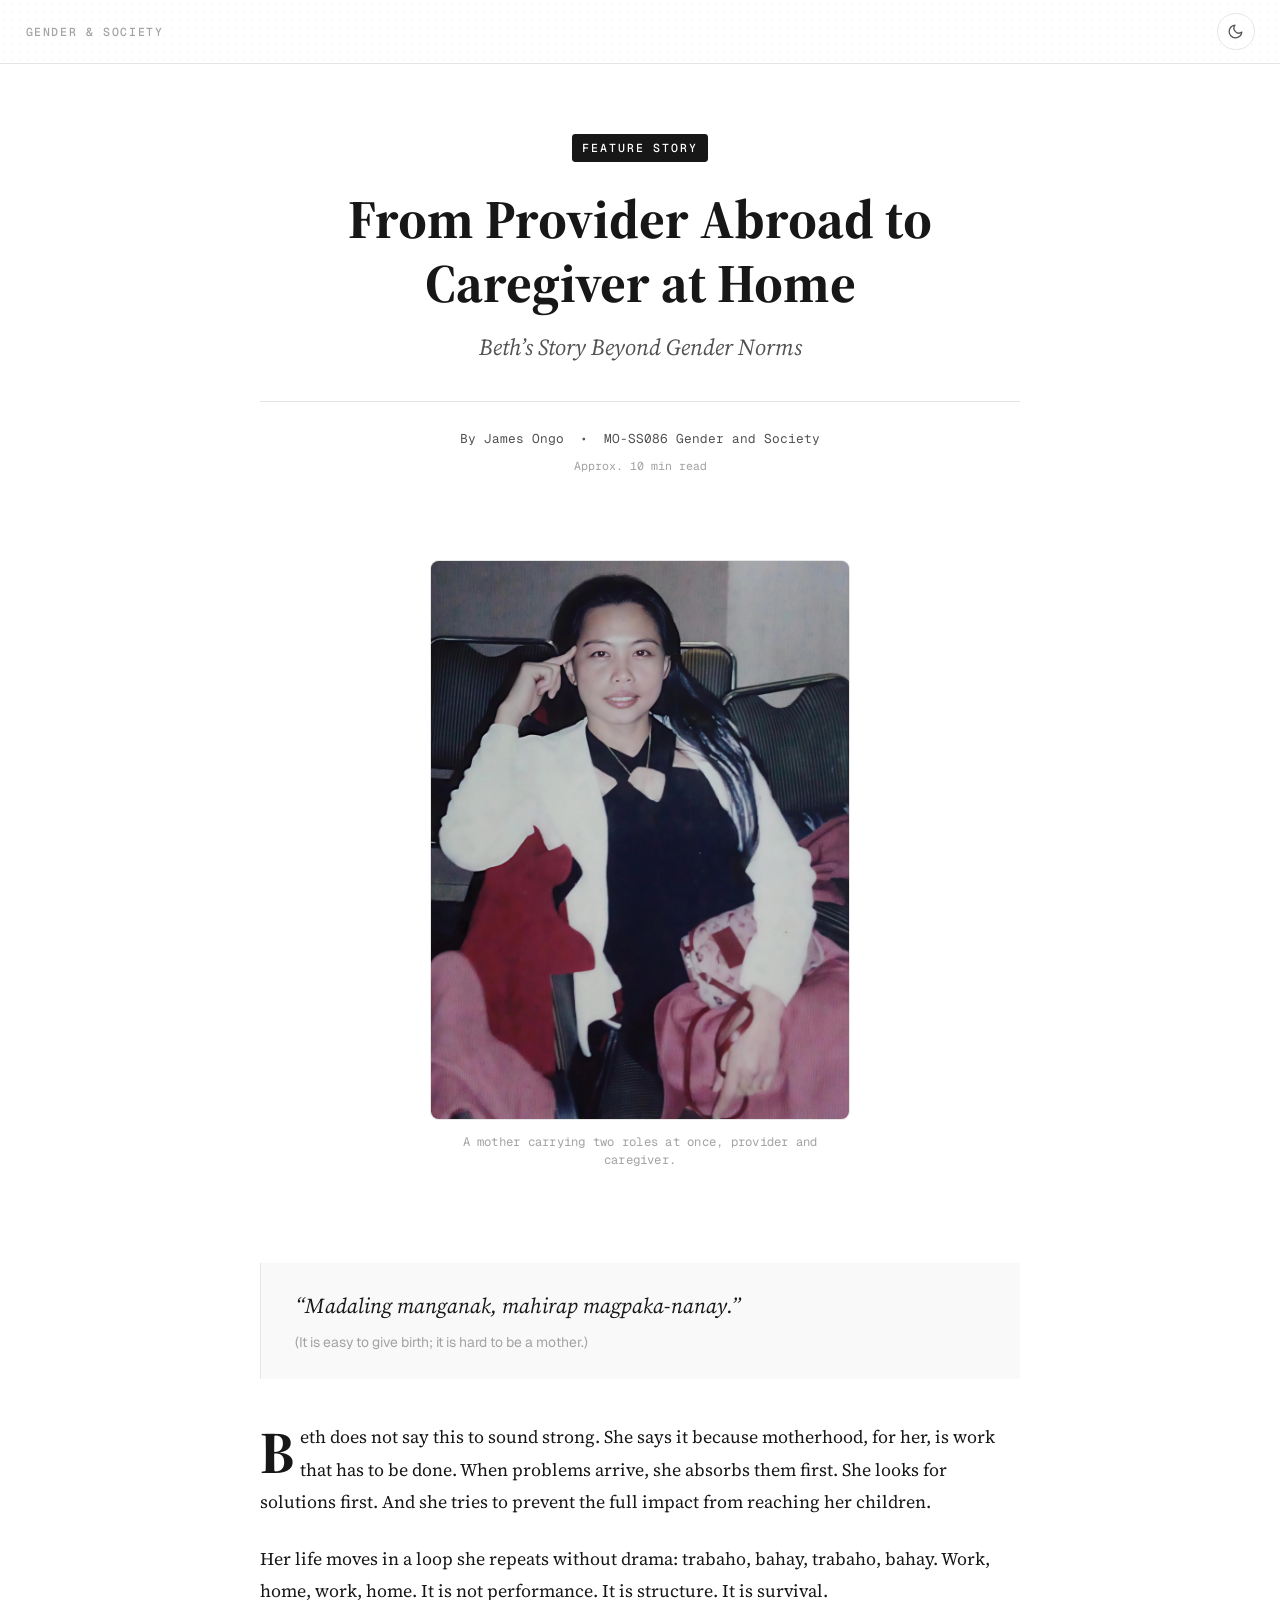
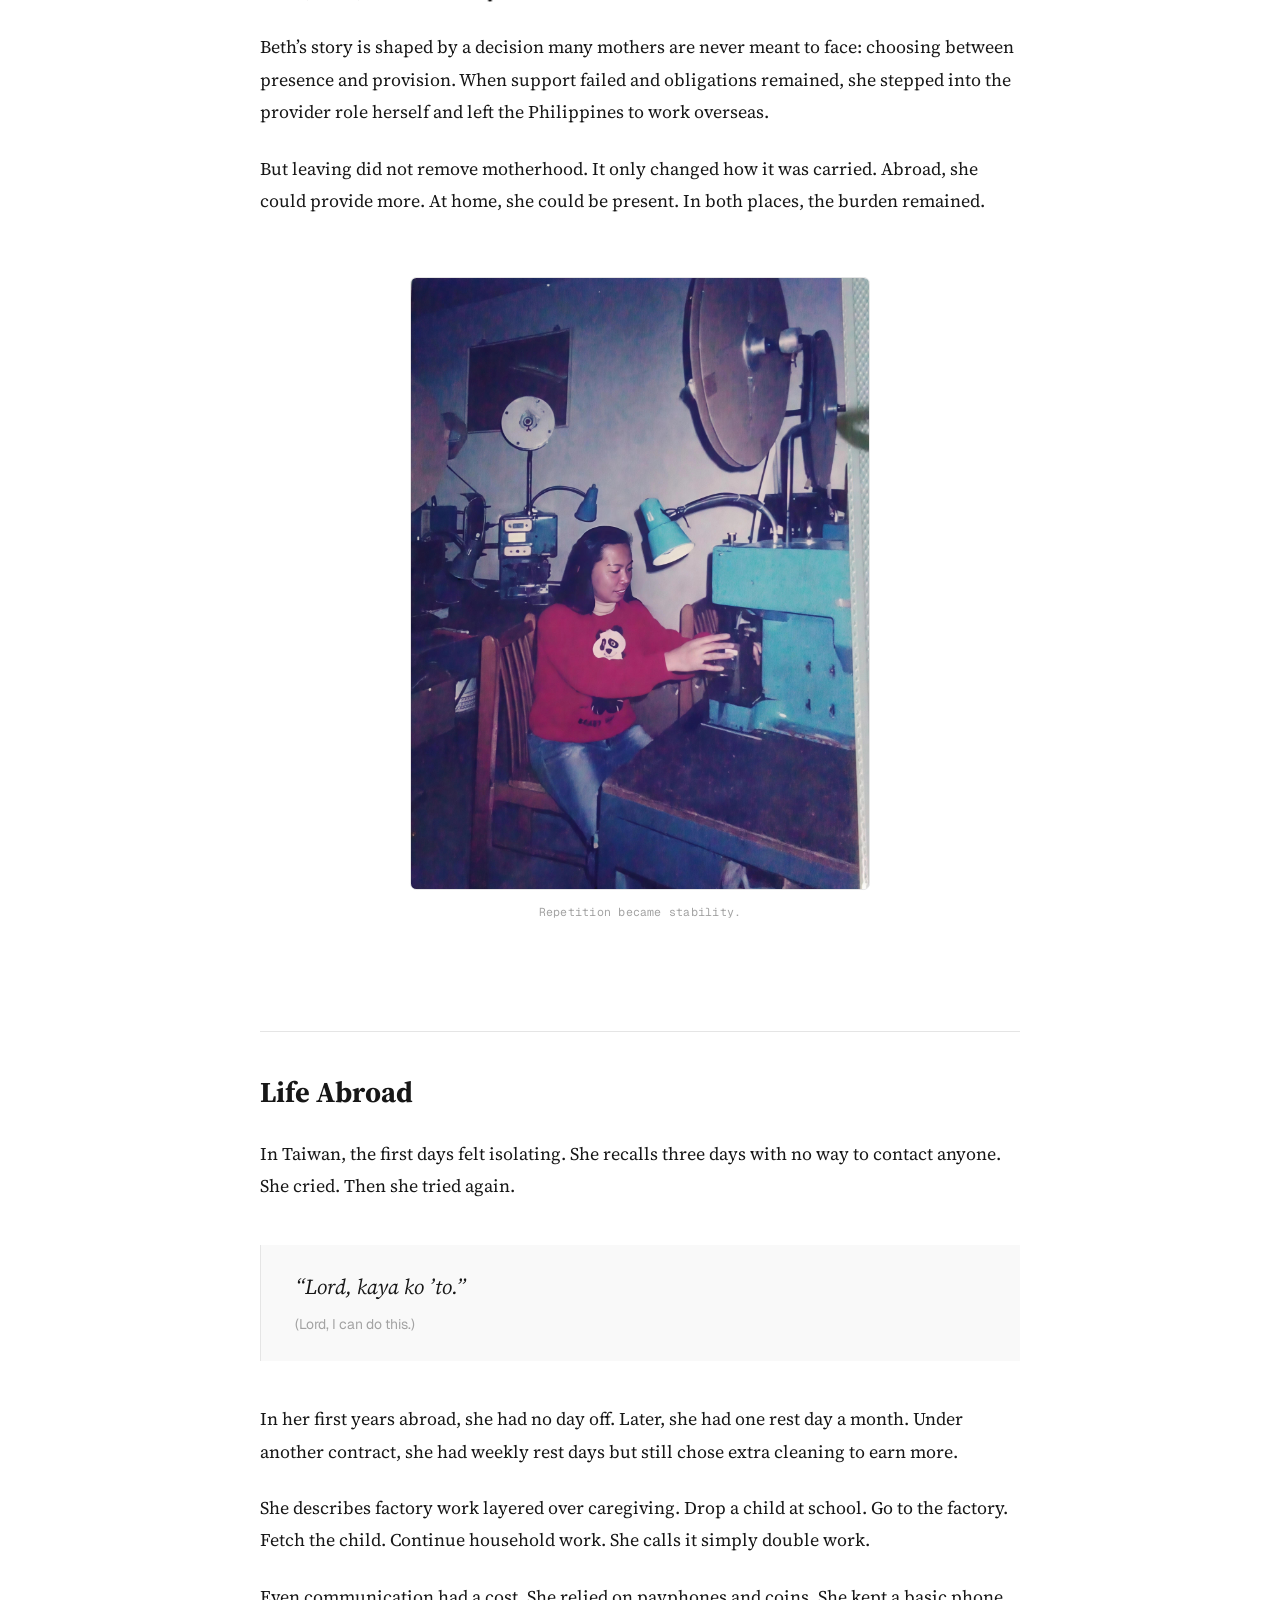
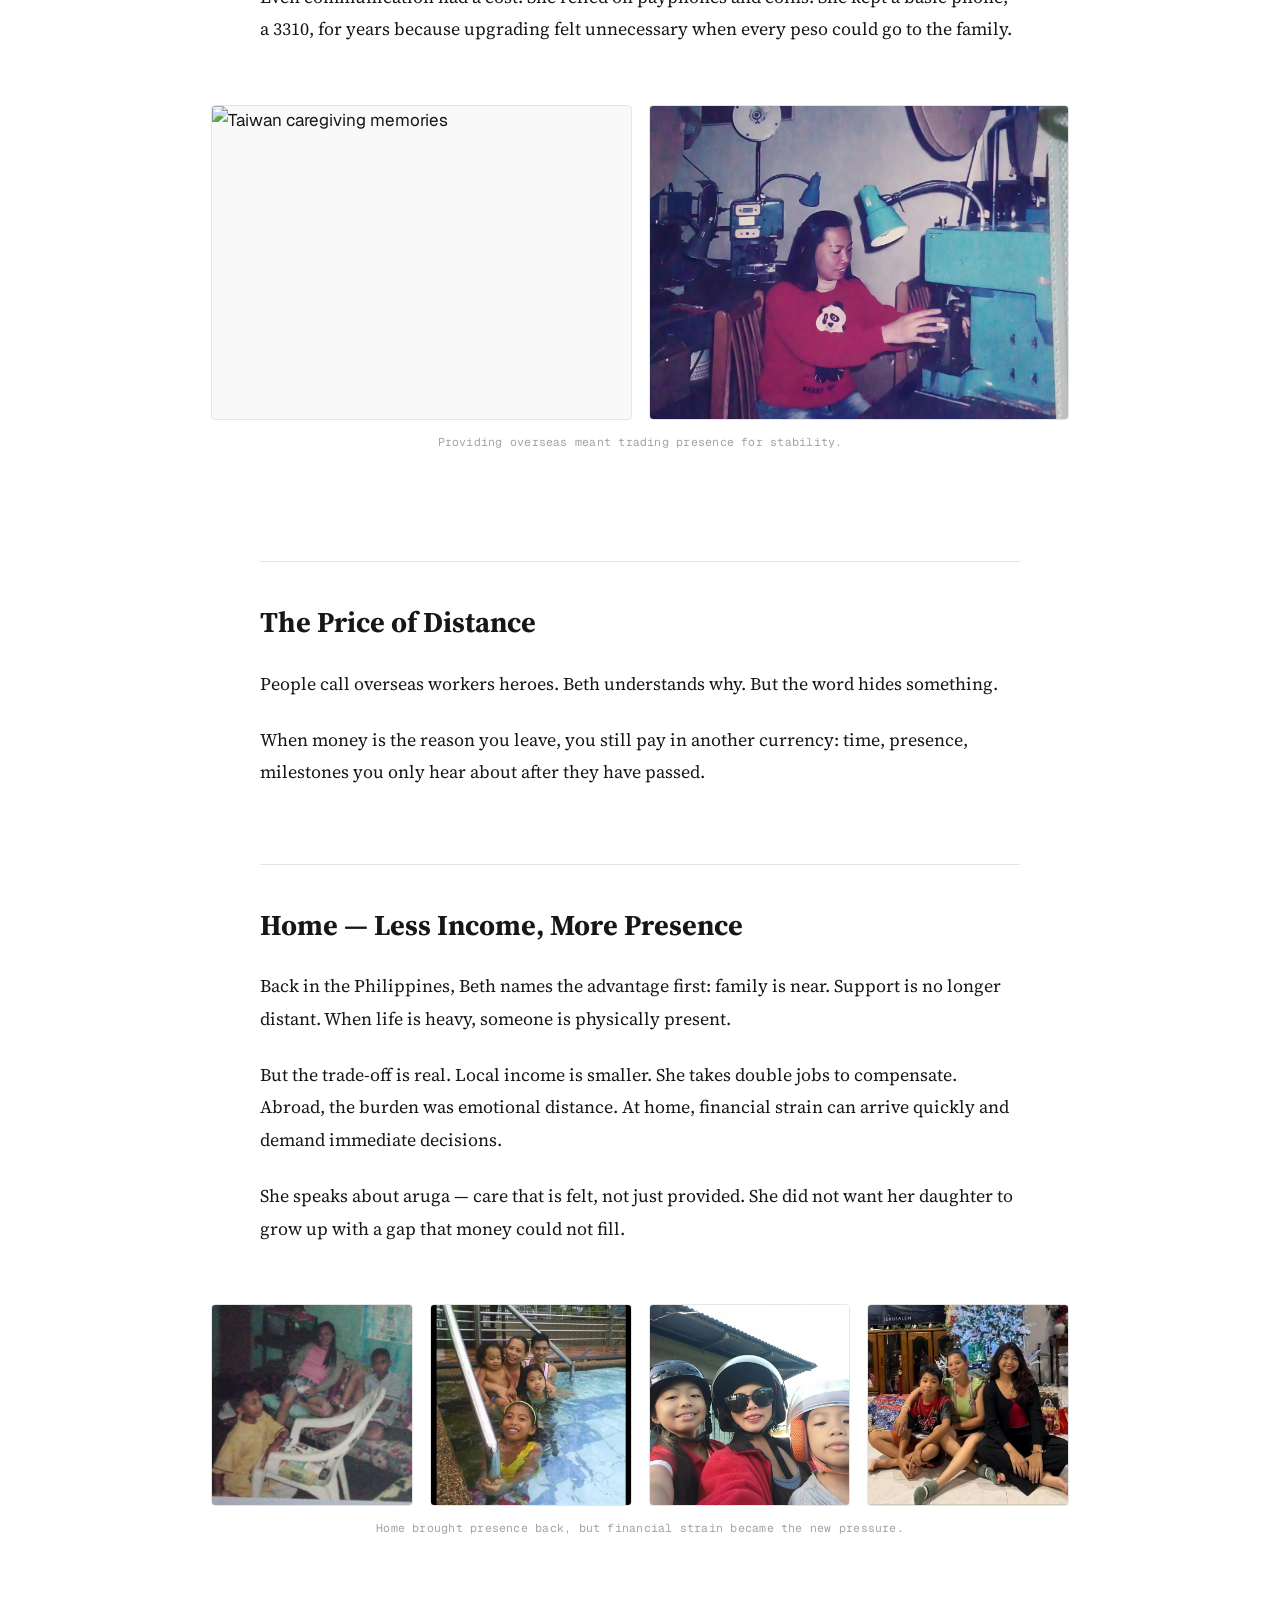
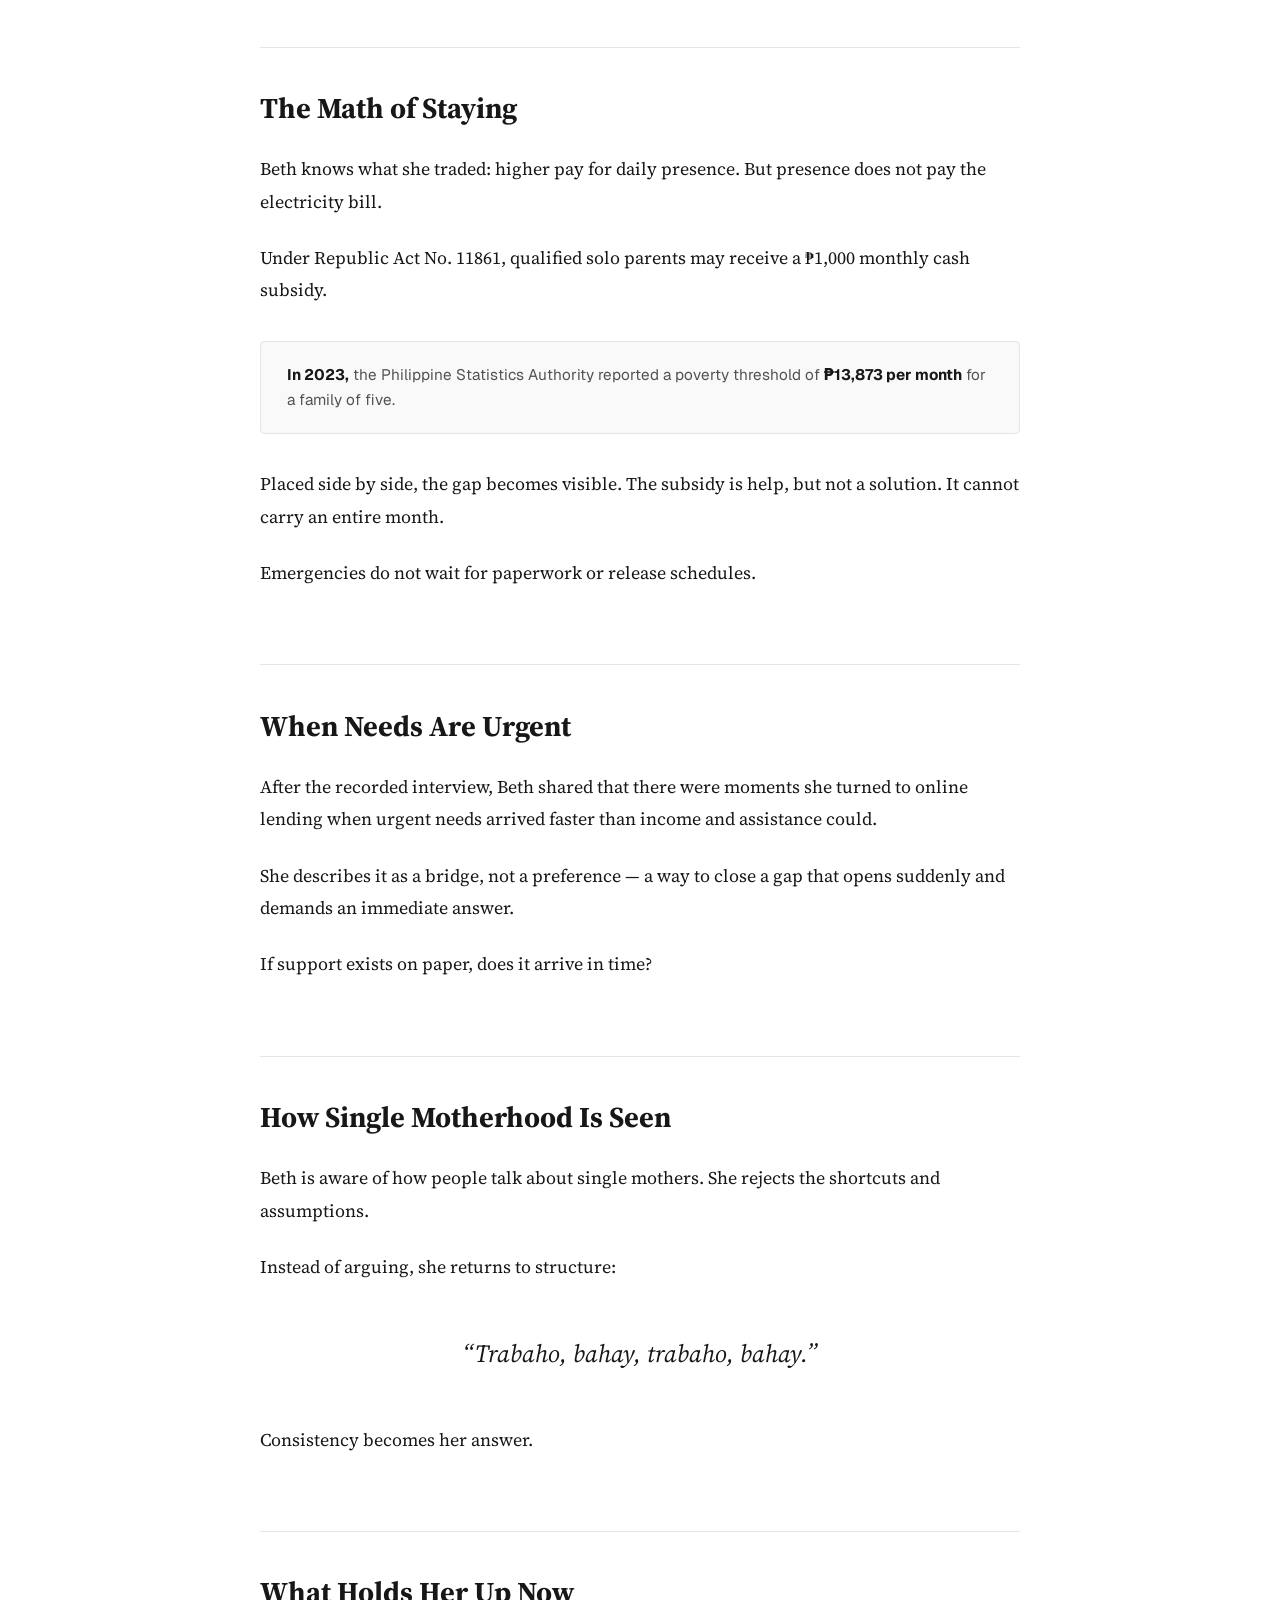
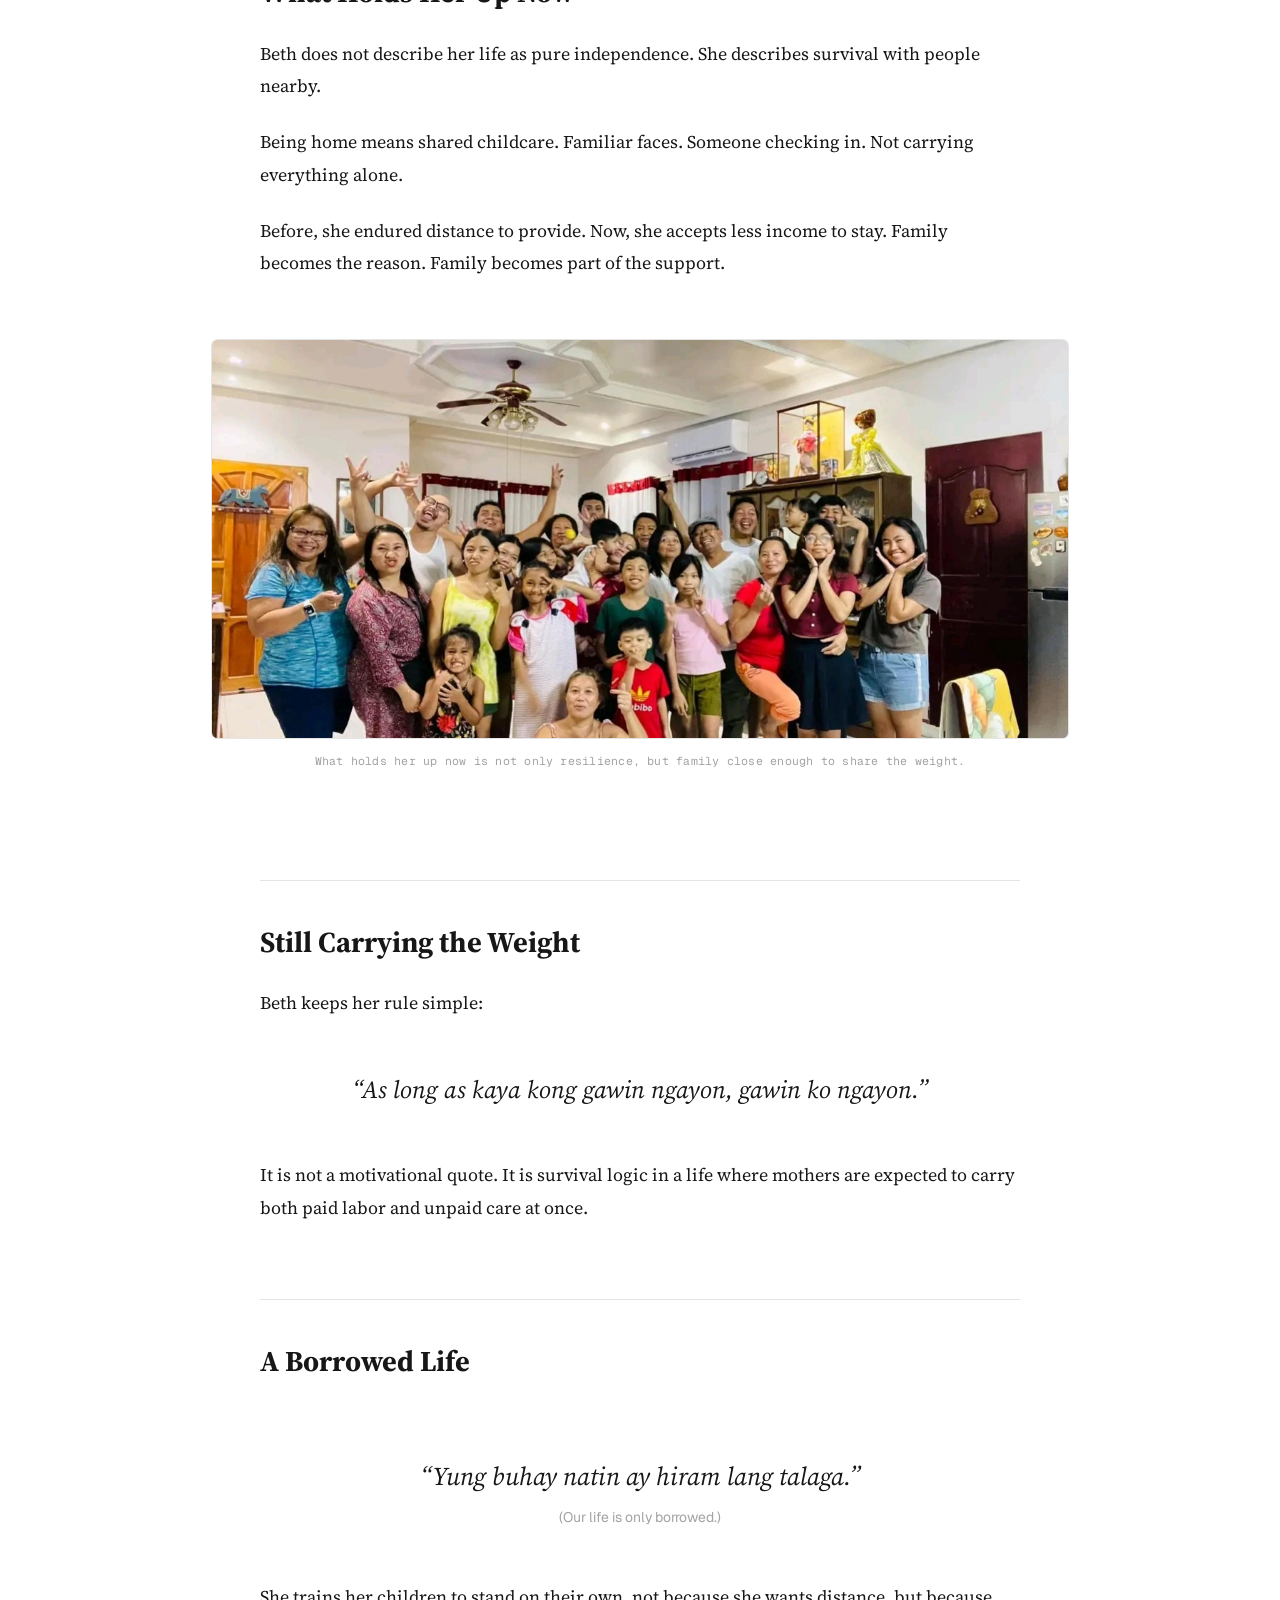
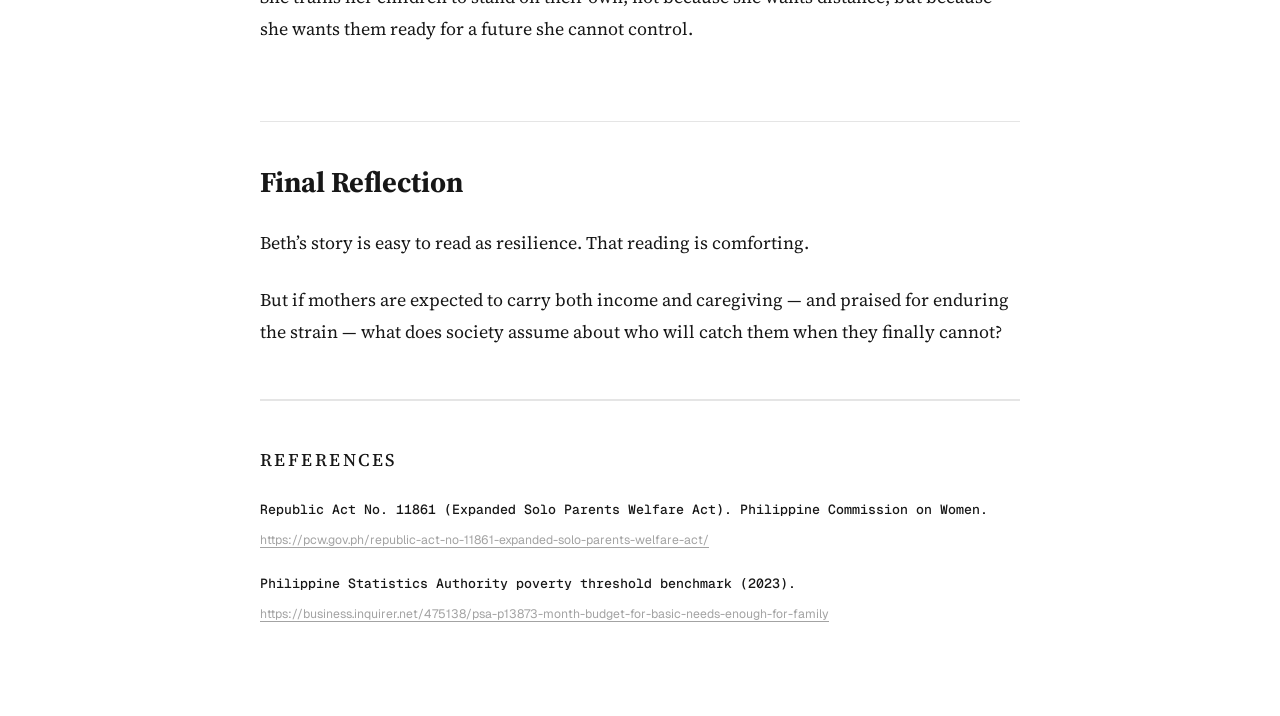
==== commit 47b0fd7f: "style: apply bryl-minimal design language to editorial layout - Swap fonts to Source Serif 4 (prose)" ====
--- a/index-enhanced.html
+++ b/index-enhanced.html
@@ -8,40 +8,53 @@
   <meta name="author" content="James Ongo" />
   <link rel="preconnect" href="https://fonts.googleapis.com" />
   <link rel="preconnect" href="https://fonts.gstatic.com" crossorigin />
-  <link href="https://fonts.googleapis.com/css2?family=Lora:ital,wght@0,400;0,600;0,700;1,400;1,600&family=Inter:wght@300;400;500;600&display=swap" rel="stylesheet" />
+  <link href="https://fonts.googleapis.com/css2?family=Source+Serif+4:ital,opsz,wght@0,8..60,300;0,8..60,400;0,8..60,600;0,8..60,700;1,8..60,400;1,8..60,600&family=Geist:wght@300;400;500;600&family=Geist+Mono:wght@400;500&display=swap" rel="stylesheet" />
 
   <style>
     /* ============================================================
        DESIGN TOKENS
     ============================================================ */
+    /* bryl-minimal — monochrome nine-step gray ramp */
     :root {
-      --bg:          #faf8f5;
-      --bg-alt:      #f3f0eb;
-      --surface:     #ffffff;
-      --text:        #1c1a18;
-      --text-muted:  #5c5752;
-      --text-light:  #8a8480;
-      --accent:      #7c5c3e;
-      --accent-warm: #a07850;
-      --rule:        #dedad4;
-      --progress-h:  3px;
+      --gray-0:      #ffffff;
+      --gray-50:     #f9f9f9;
+      --gray-100:    #f2f2f2;
+      --gray-200:    #e5e5e5;
+      --gray-300:    #d4d4d4;
+      --gray-400:    #a3a3a3;
+      --gray-500:    #737373;
+      --gray-600:    #525252;
+      --gray-700:    #404040;
+      --gray-900:    #171717;
+
+      --bg:          var(--gray-0);
+      --bg-alt:      var(--gray-50);
+      --surface:     var(--gray-0);
+      --text:        var(--gray-900);
+      --text-muted:  var(--gray-600);
+      --text-light:  var(--gray-400);
+      --accent:      var(--gray-900);   /* inverted chip: black on white */
+      --accent-fg:   var(--gray-0);
+      --rule:        var(--gray-200);   /* hairline */
+      --progress-h:  2px;
       --max-prose:   760px;
       --max-wide:    900px;
-      --font-serif:  'Lora', Georgia, serif;
-      --font-sans:   'Inter', system-ui, sans-serif;
+      --font-serif:  'Source Serif 4', Georgia, serif;
+      --font-sans:   'Geist', system-ui, sans-serif;
+      --font-mono:   'Geist Mono', 'Courier New', monospace;
       --ease-smooth: cubic-bezier(0.4, 0, 0.2, 1);
     }
 
     [data-theme="dark"] {
-      --bg:          #141210;
-      --bg-alt:      #1e1b18;
-      --surface:     #1e1b18;
-      --text:        #ede9e4;
-      --text-muted:  #a09890;
-      --text-light:  #6a6460;
-      --accent:      #c8a478;
-      --accent-warm: #d4b488;
-      --rule:        #2e2a26;
+      --bg:          var(--gray-900);
+      --bg-alt:      #1f1f1f;
+      --surface:     #1f1f1f;
+      --text:        var(--gray-50);
+      --text-muted:  var(--gray-400);
+      --text-light:  var(--gray-600);
+      --accent:      var(--gray-50);    /* inverted: white on black */
+      --accent-fg:   var(--gray-900);
+      --rule:        var(--gray-700);
     }
 
     /* ============================================================
@@ -65,8 +78,11 @@
     }
 
     img { max-width: 100%; display: block; }
-    a { color: var(--accent); text-decoration: underline; text-underline-offset: 3px; }
-    a:hover { color: var(--accent-warm); }
+    a { color: var(--text-muted); text-decoration: underline; text-underline-offset: 3px; }
+    a:hover { color: var(--text); }
+
+    /* Text selection — inverted (bryl-minimal) */
+    ::selection { background: var(--text); color: var(--bg); }
 
     /* ============================================================
        READING PROGRESS BAR
@@ -77,7 +93,7 @@
       left: 0;
       width: 0%;
       height: var(--progress-h);
-      background: linear-gradient(90deg, var(--accent), var(--accent-warm));
+      background: var(--text);
       z-index: 1000;
       transition: width 0.1s linear;
       transform-origin: left;
@@ -94,7 +110,9 @@
       justify-content: space-between;
       align-items: center;
       padding: 0.75rem 1.5rem;
-      background-color: color-mix(in srgb, var(--bg) 90%, transparent);
+      background-color: color-mix(in srgb, var(--bg) 94%, transparent);
+      /* halftone dot texture (bryl-minimal) */
+      background-image: url("data:image/svg+xml,%3Csvg xmlns='http://www.w3.org/2000/svg' width='8' height='8'%3E%3Ccircle cx='4' cy='4' r='0.8' fill='%23000' opacity='0.045'/%3E%3C/svg%3E"); background-repeat: repeat;
       backdrop-filter: blur(12px);
       -webkit-backdrop-filter: blur(12px);
       border-bottom: 1px solid var(--rule);
@@ -102,10 +120,10 @@
     }
 
     .site-nav-label {
-      font-family: var(--font-sans);
-      font-size: 0.72rem;
-      font-weight: 600;
-      letter-spacing: 0.12em;
+      font-family: var(--font-mono);
+      font-size: 0.68rem;
+      font-weight: 500;
+      letter-spacing: 0.14em;
       text-transform: uppercase;
       color: var(--text-light);
     }
@@ -113,7 +131,7 @@
     .nav-controls {
       display: flex;
       align-items: center;
-      gap: 0.75rem;
+      gap: 0.5rem;
     }
 
     .btn-icon {
@@ -157,13 +175,18 @@
 
     .kicker {
       display: inline-block;
-      font-family: var(--font-sans);
-      font-size: 0.72rem;
-      font-weight: 600;
+      font-family: var(--font-mono);
+      font-size: 0.68rem;
+      font-weight: 500;
       letter-spacing: 0.16em;
       text-transform: uppercase;
-      color: var(--accent);
+      color: var(--text-light);
       margin-bottom: 1.5rem;
+      /* inverted chip */
+      background: var(--accent);
+      color: var(--accent-fg);
+      padding: 0.25rem 0.6rem;
+      border-radius: 0.2rem;
     }
 
     .article-title {
@@ -194,15 +217,15 @@
     }
 
     .byline {
-      font-family: var(--font-sans);
-      font-size: 0.82rem;
-      font-weight: 500;
+      font-family: var(--font-mono);
+      font-size: 0.75rem;
+      font-weight: 400;
       color: var(--text-muted);
     }
 
     .reading-time {
-      font-family: var(--font-sans);
-      font-size: 0.75rem;
+      font-family: var(--font-mono);
+      font-size: 0.68rem;
       color: var(--text-light);
     }
 
@@ -210,34 +233,37 @@
        HERO IMAGE
     ============================================================ */
     .hero-figure {
-      max-width: var(--max-wide);
+      /* portrait hero: centered, max 420px wide so it reads as a portrait not a banner */
+      max-width: 420px;
       margin: 2.5rem auto 0;
     }
 
     .hero-figure-inner {
       width: 100%;
-      aspect-ratio: 16 / 9;
+      aspect-ratio: 3 / 4;   /* portrait */
       overflow: hidden;
-      border-radius: 1rem;
+      border-radius: 0.5rem;  /* bryl-minimal: softer but not over-rounded */
       background: var(--bg-alt);
+      border: 1px solid var(--rule); /* hairline */
     }
 
     .hero-figure-inner img {
       width: 100%;
       height: 100%;
       object-fit: cover;
-      filter: saturate(0.9) contrast(0.97);
+      object-position: top center; /* show face, not torso */
+      /* no dark filter — bryl-minimal is clean */
       transition: transform 0.6s var(--ease-smooth);
     }
-    .hero-figure-inner:hover img { transform: scale(1.02); }
+    .hero-figure-inner:hover img { transform: scale(1.015); }
 
     .hero-caption {
       text-align: center;
-      font-family: var(--font-sans);
-      font-size: 0.82rem;
+      font-family: var(--font-mono);
+      font-size: 0.72rem;
       color: var(--text-light);
       margin-top: 0.75rem;
-      font-style: italic;
+      letter-spacing: 0.02em;
     }
 
     /* ============================================================
@@ -281,11 +307,11 @@
     .pull-quote {
       position: relative;
       margin: 2.5rem 0;
-      padding: 2rem 2.5rem;
+      padding: 1.5rem 2rem;
       background: var(--bg-alt);
-      border-left: 3px solid var(--accent);
-      border-radius: 0 0.5rem 0.5rem 0;
-      transition: background 0.35s var(--ease-smooth);
+      border-left: 1px solid var(--rule); /* hairline, not thick accent bar */
+      border-radius: 0;
+      transition: background 0.5s var(--ease-smooth);
     }
 
     .pull-quote p {
@@ -338,11 +364,11 @@
     ============================================================ */
     .callout {
       background: var(--bg-alt);
-      border-radius: 0.75rem;
-      padding: 1.5rem 2rem;
+      border-radius: 0.25rem;
+      padding: 1.25rem 1.5rem;
       margin: 2rem 0;
-      border: 1px solid var(--rule);
-      transition: background 0.35s var(--ease-smooth);
+      border: 1px solid var(--rule); /* hairline */
+      transition: background 0.5s var(--ease-smooth);
     }
 
     .callout p {
@@ -361,7 +387,7 @@
        IMAGE FIGURES
     ============================================================ */
     .figure-single {
-      max-width: 520px;
+      max-width: 460px;
       margin: 3.5rem auto;
     }
 
@@ -369,18 +395,19 @@
       width: 100%;
       aspect-ratio: 3/4;
       overflow: hidden;
-      border-radius: 1rem;
+      border-radius: 0.375rem;
       background: var(--bg-alt);
-      box-shadow: 0 4px 24px rgba(0,0,0,0.07);
+      border: 1px solid var(--rule); /* hairline */
     }
 
     .figure-single-inner img {
       width: 100%;
       height: 100%;
-      object-fit: contain;
+      object-fit: cover;
+      object-position: center top;
       transition: transform 0.5s var(--ease-smooth);
     }
-    .figure-single-inner:hover img { transform: scale(1.02); }
+    .figure-single-inner:hover img { transform: scale(1.015); }
 
     .figure-wide {
       max-width: var(--max-wide);
@@ -390,19 +417,18 @@
     .figure-wide-inner {
       width: 100%;
       overflow: hidden;
-      border-radius: 1rem;
+      border-radius: 0.375rem;
       background: var(--bg-alt);
-      box-shadow: 0 4px 24px rgba(0,0,0,0.07);
+      border: 1px solid var(--rule); /* hairline */
     }
 
     .figure-wide-inner img {
       width: 100%;
       height: 100%;
       object-fit: cover;
-      filter: saturate(0.92) contrast(0.97);
       transition: transform 0.5s var(--ease-smooth);
     }
-    .figure-wide-inner:hover img { transform: scale(1.02); }
+    .figure-wide-inner:hover img { transform: scale(1.015); }
 
     .figure-grid {
       max-width: var(--max-wide);
@@ -431,20 +457,20 @@
 
     .grid-item {
       overflow: hidden;
-      border-radius: 0.75rem;
+      border-radius: 0.25rem;
       background: var(--bg-alt);
-      box-shadow: 0 2px 12px rgba(0,0,0,0.06);
+      border: 1px solid var(--rule); /* hairline */
     }
 
     .grid-item img {
       width: 100%;
       height: 100%;
       object-fit: cover;
-      filter: saturate(0.92) contrast(0.97);
+      /* no dark filter */
       transition: transform 0.5s var(--ease-smooth);
       display: block;
     }
-    .grid-item:hover img { transform: scale(1.04); }
+    .grid-item:hover img { transform: scale(1.03); }
 
     .grid-item-abroad {
       aspect-ratio: 4/3;
@@ -456,11 +482,11 @@
 
     figcaption, .fig-caption {
       text-align: center;
-      font-family: var(--font-sans);
-      font-size: 0.8rem;
+      font-family: var(--font-mono);
+      font-size: 0.68rem;
       color: var(--text-light);
       margin-top: 0.75rem;
-      font-style: italic;
+      letter-spacing: 0.02em;
       line-height: 1.5;
     }
 
@@ -519,9 +545,9 @@
     }
 
     .references-label {
-      font-family: var(--font-sans);
-      font-size: 0.7rem;
-      font-weight: 700;
+      font-family: var(--font-mono);
+      font-size: 0.68rem;
+      font-weight: 500;
       letter-spacing: 0.14em;
       text-transform: uppercase;
       color: var(--text-light);
@@ -533,8 +559,8 @@
     }
 
     .reference-item p {
-      font-family: var(--font-sans) !important;
-      font-size: 0.82rem !important;
+      font-family: var(--font-mono) !important;
+      font-size: 0.78rem !important;
       line-height: 1.55 !important;
       margin-bottom: 0.2rem !important;
     }
@@ -545,11 +571,11 @@
     }
 
     .reference-item a {
-      font-size: 0.78rem;
+      font-size: 0.72rem;
       color: var(--text-light);
       word-break: break-all;
     }
-    .reference-item a:hover { color: var(--accent); }
+    .reference-item a:hover { color: var(--text); }
 
     /* ============================================================
        BACK TO TOP
@@ -583,13 +609,13 @@
     ============================================================ */
     .intro-para::first-letter {
       font-family: var(--font-serif);
-      font-size: 4rem;
+      font-size: 3.5rem;
       font-weight: 700;
-      line-height: 0.8;
+      line-height: 0.85;
       float: left;
       margin-right: 0.1em;
-      margin-top: 0.08em;
-      color: var(--accent);
+      margin-top: 0.1em;
+      color: var(--text); /* monochrome — no warm amber */
     }
 
     /* ============================================================
@@ -665,7 +691,7 @@
 
       <!-- Hero Image -->
       <figure class="hero-figure">
-        <div class="hero-figure-inner" style="aspect-ratio: 4/3; max-height: 520px;">
+        <div class="hero-figure-inner"><!-- portrait 3/4, top-crop shows face -->
           <img
             src="assets/e920f0260f565c1cadf37e28e0e7a59abf425ec7-buxtc1dg.png"
             alt="Beth seated and reflective, photographed at an airport"
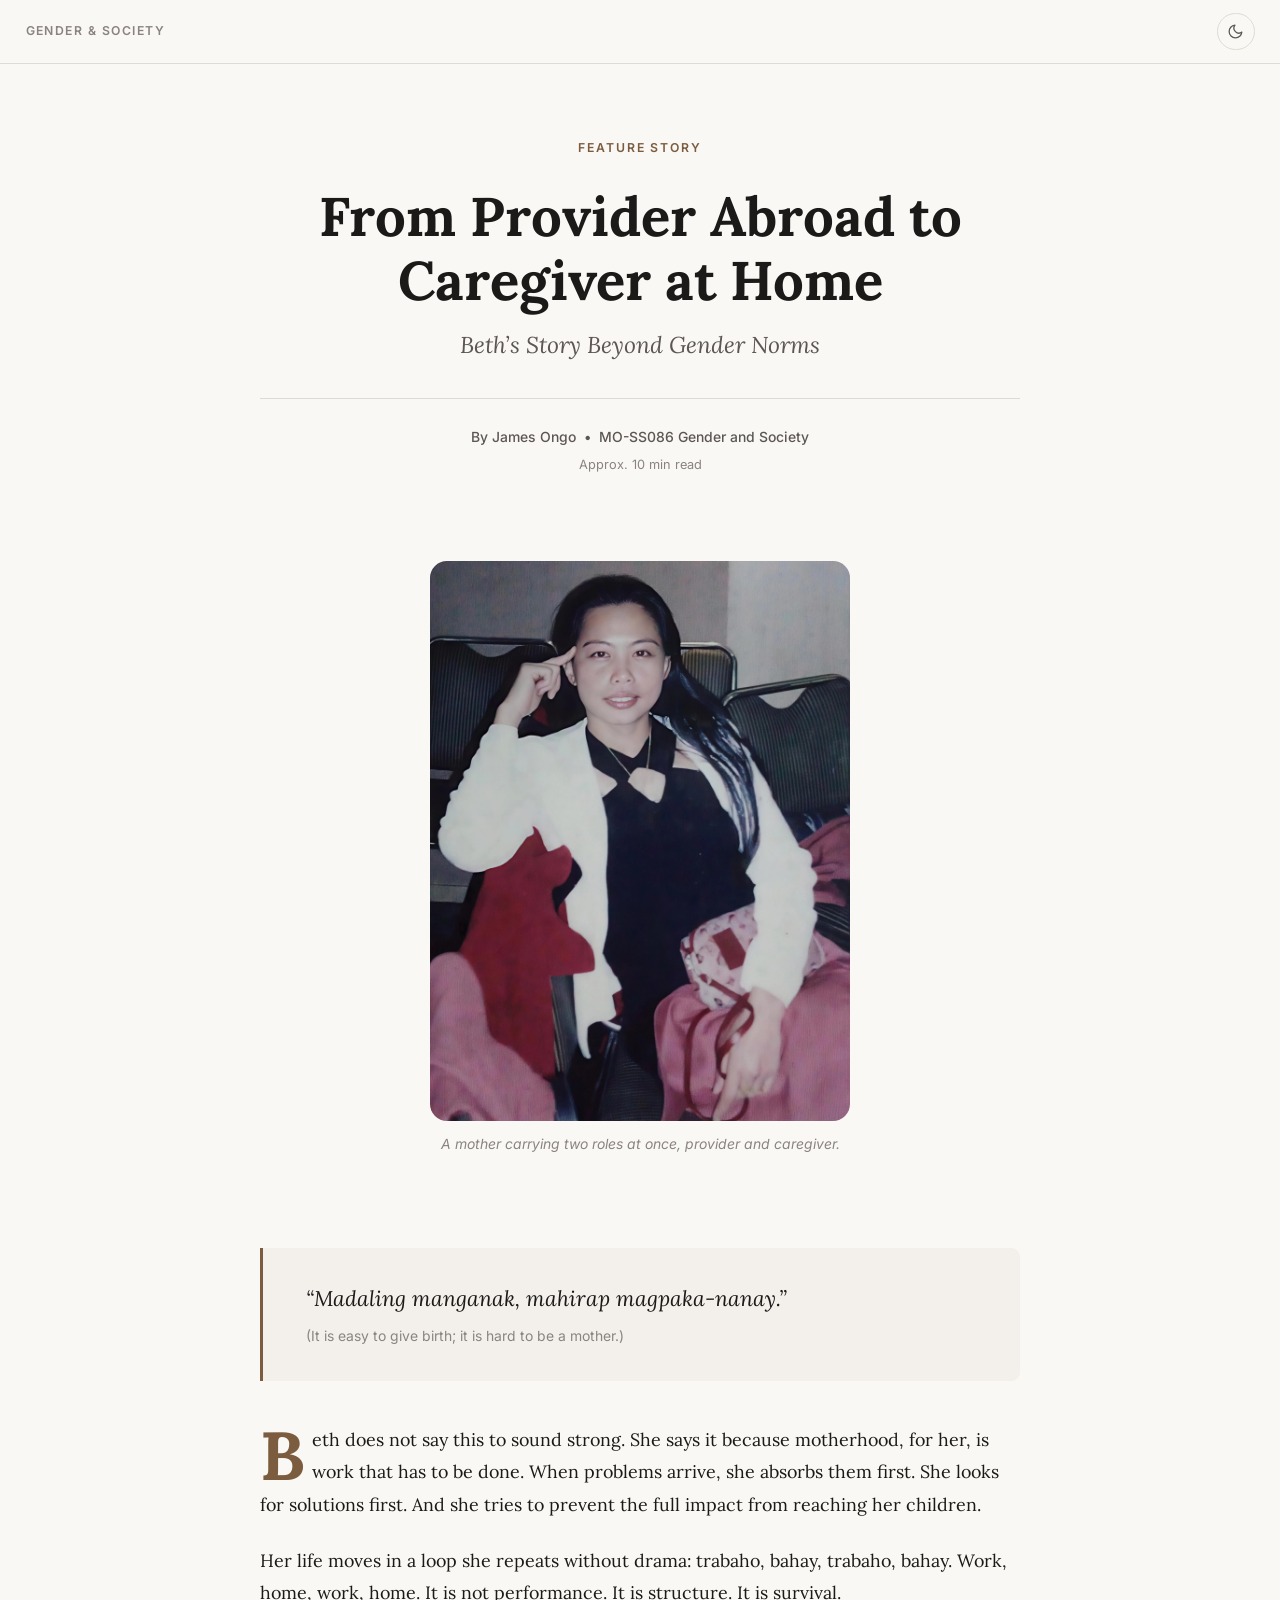
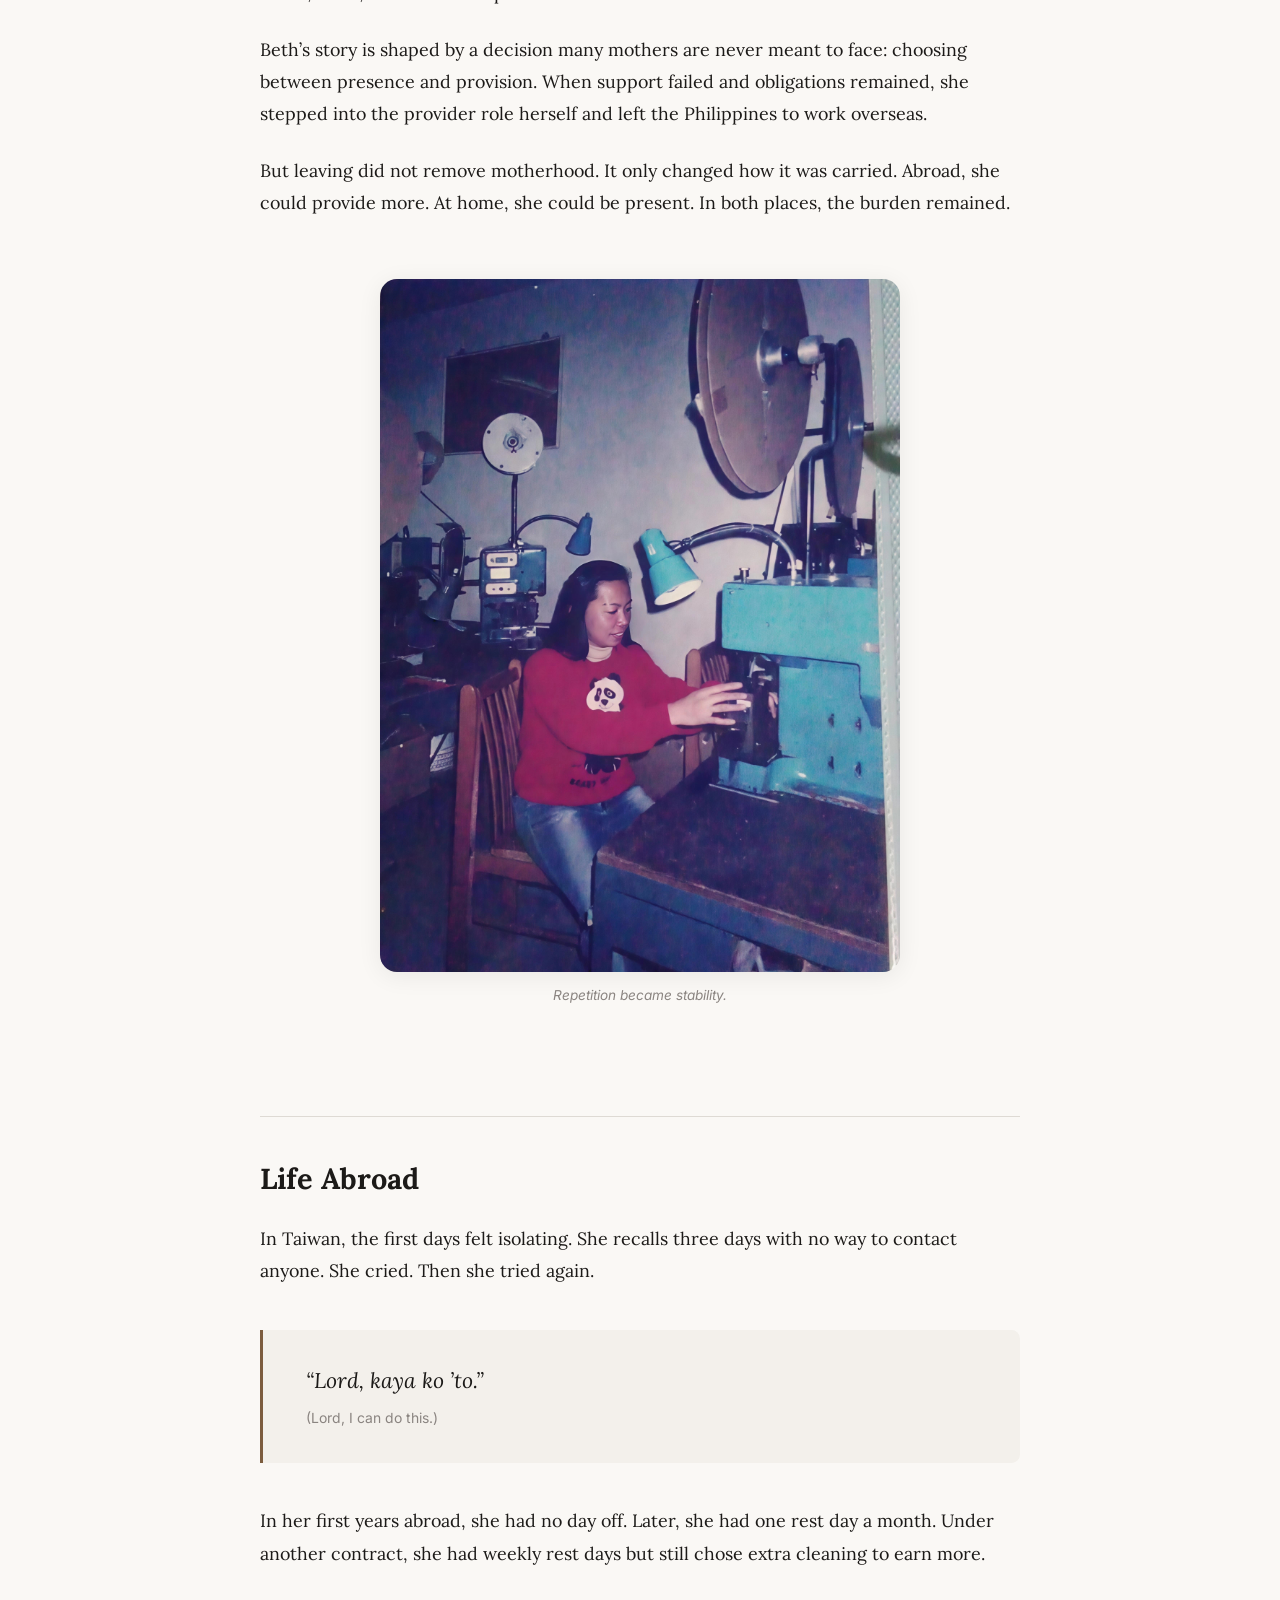
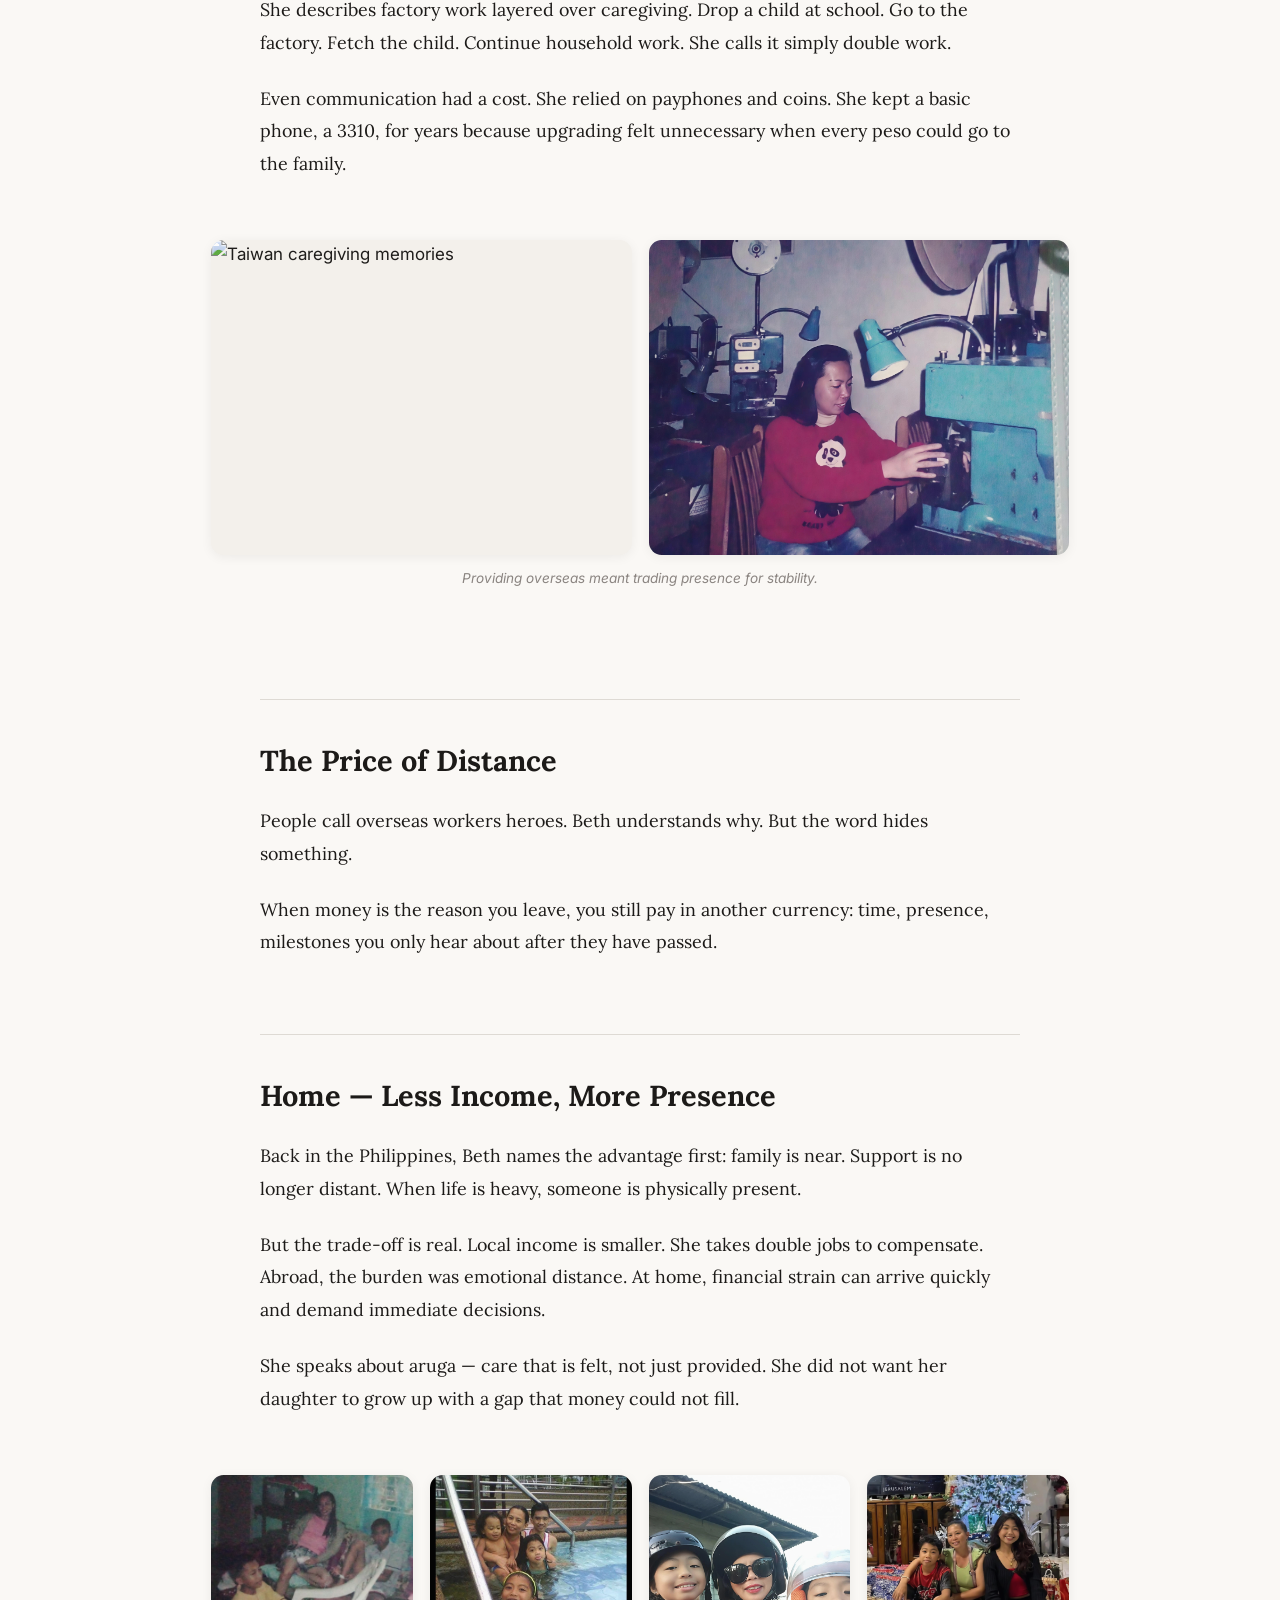
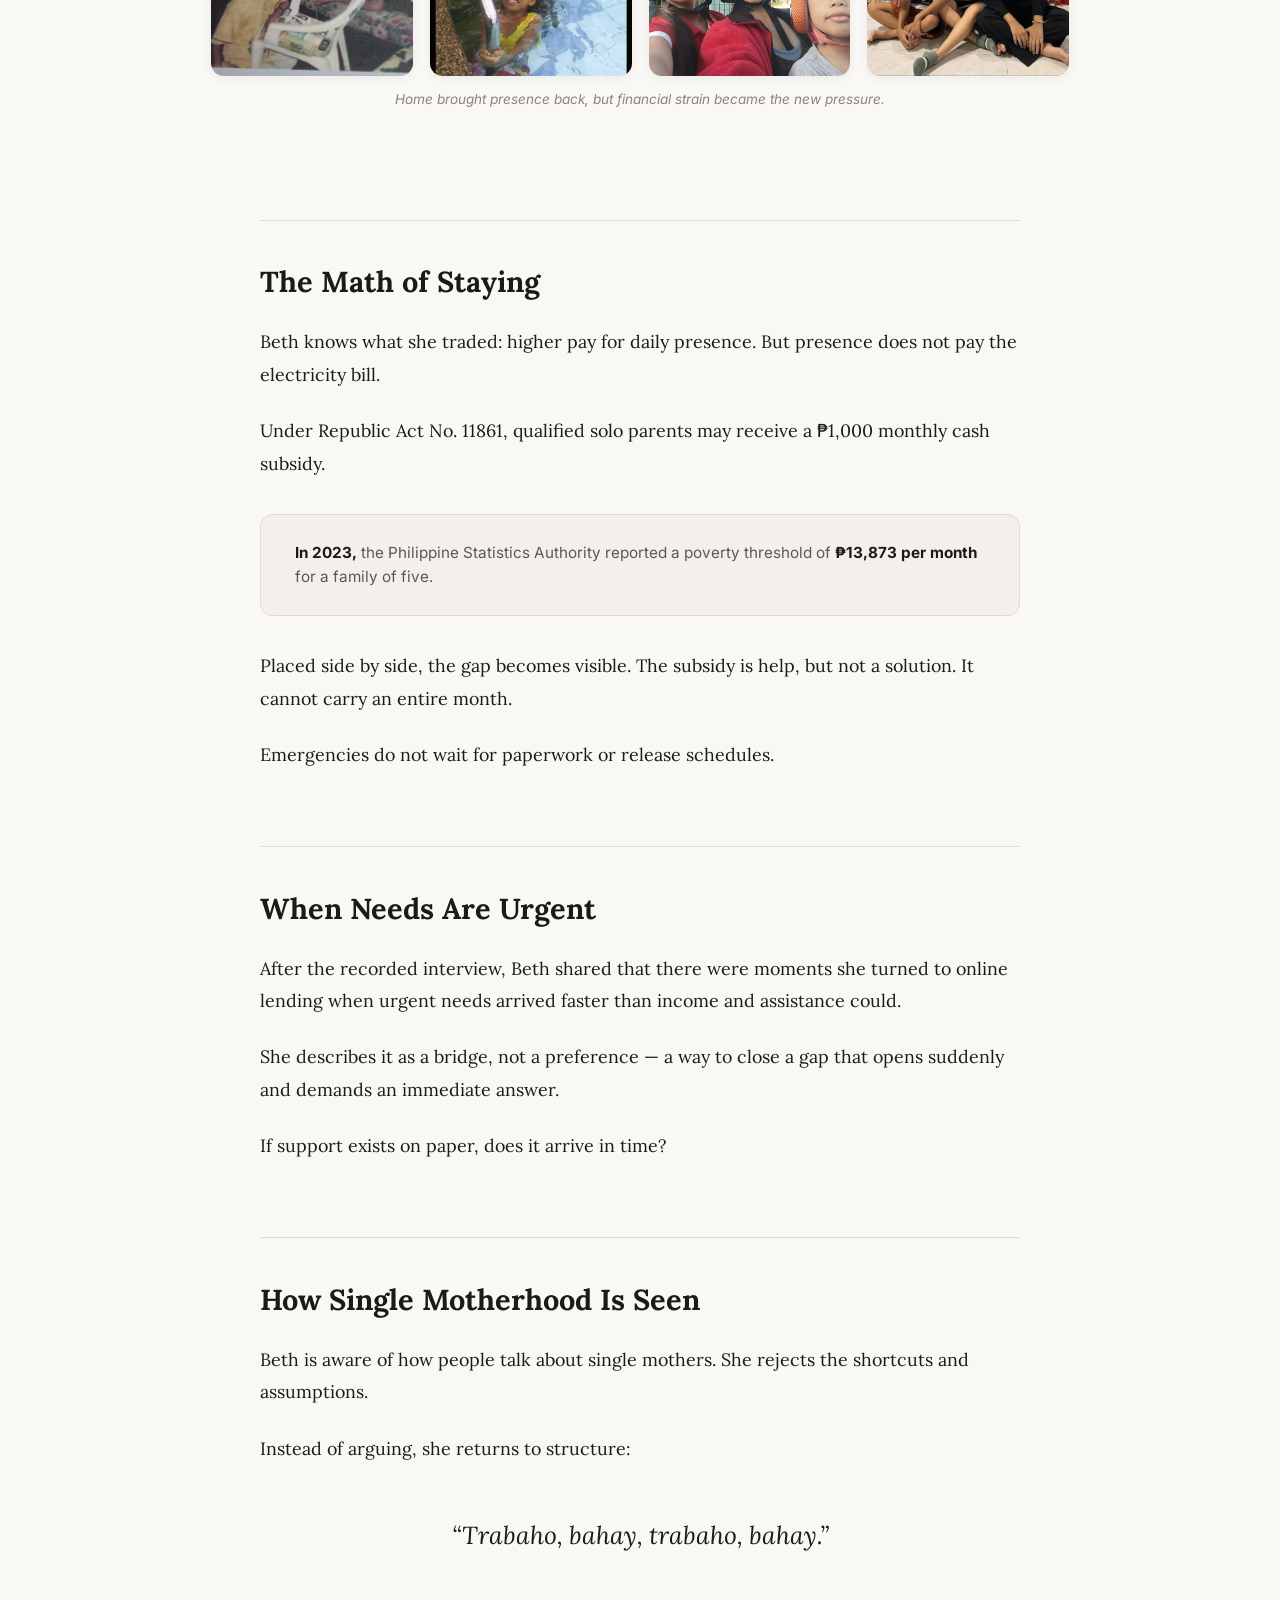
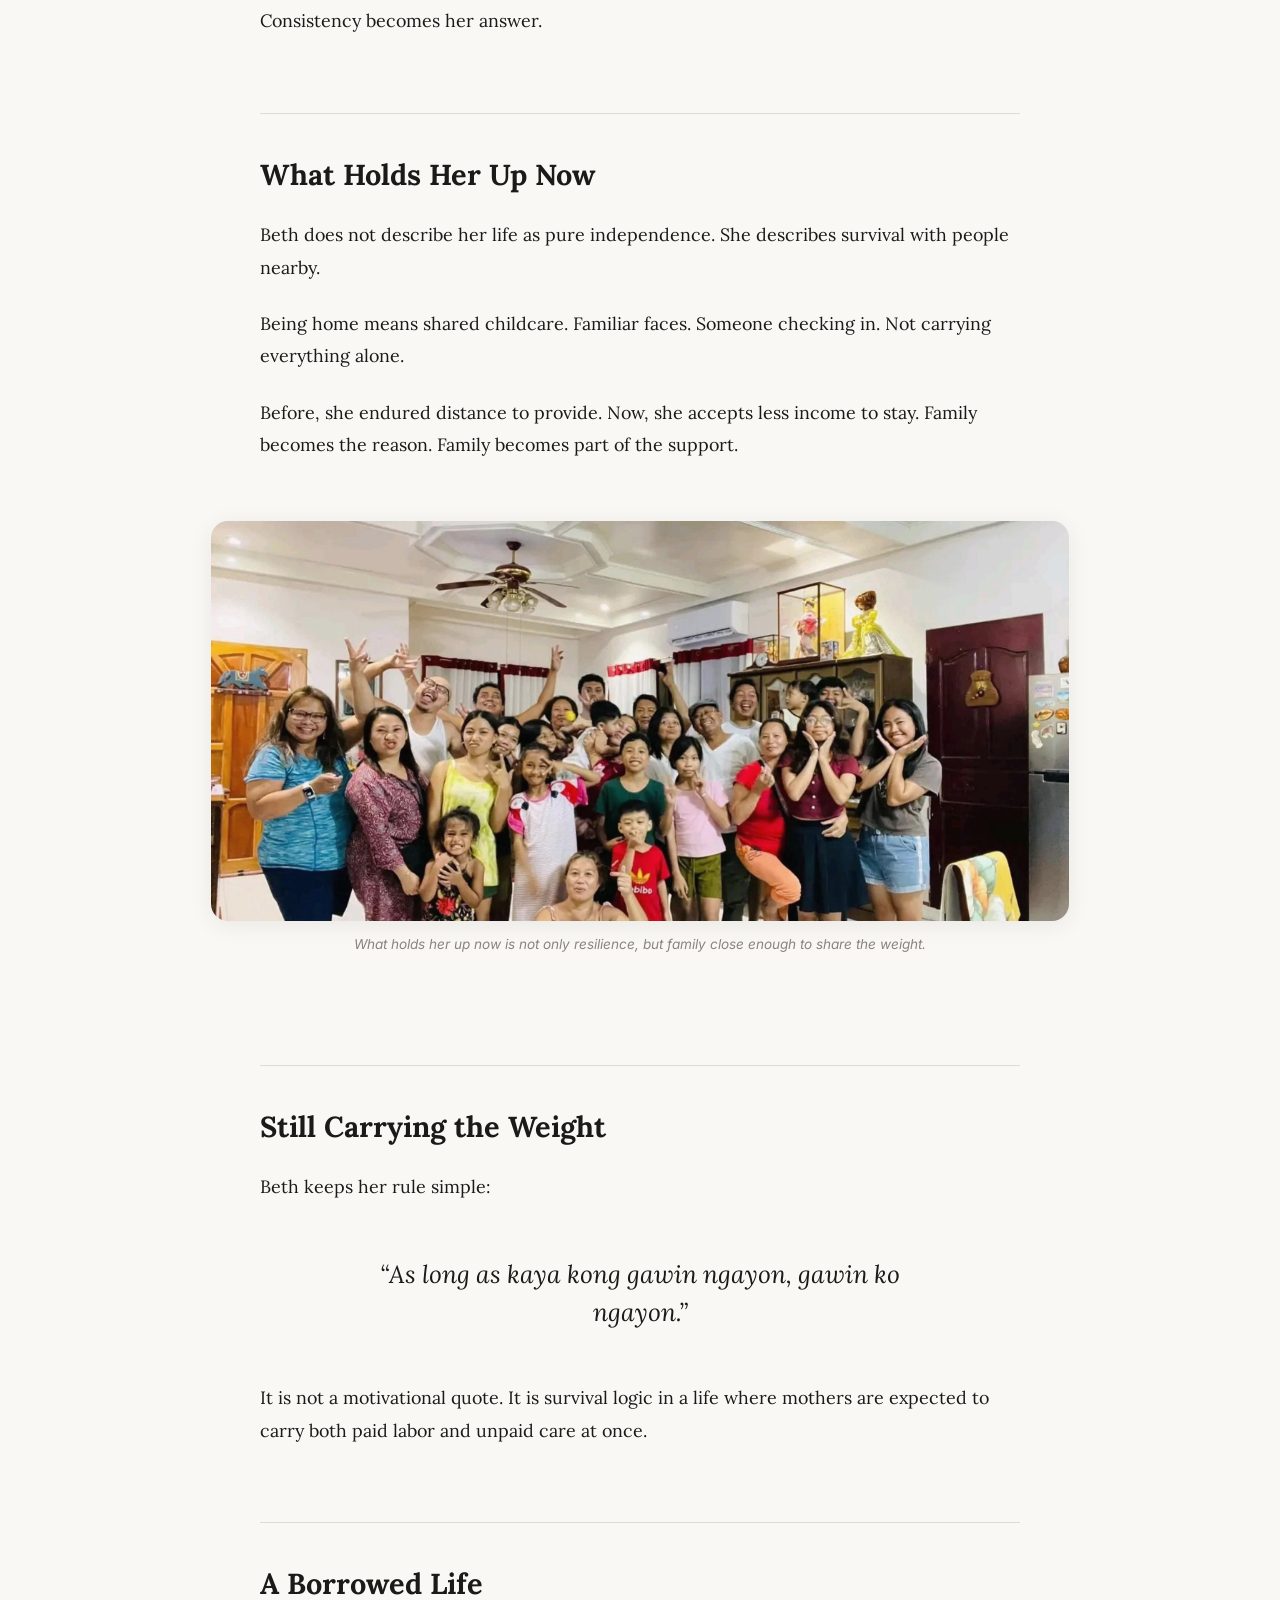
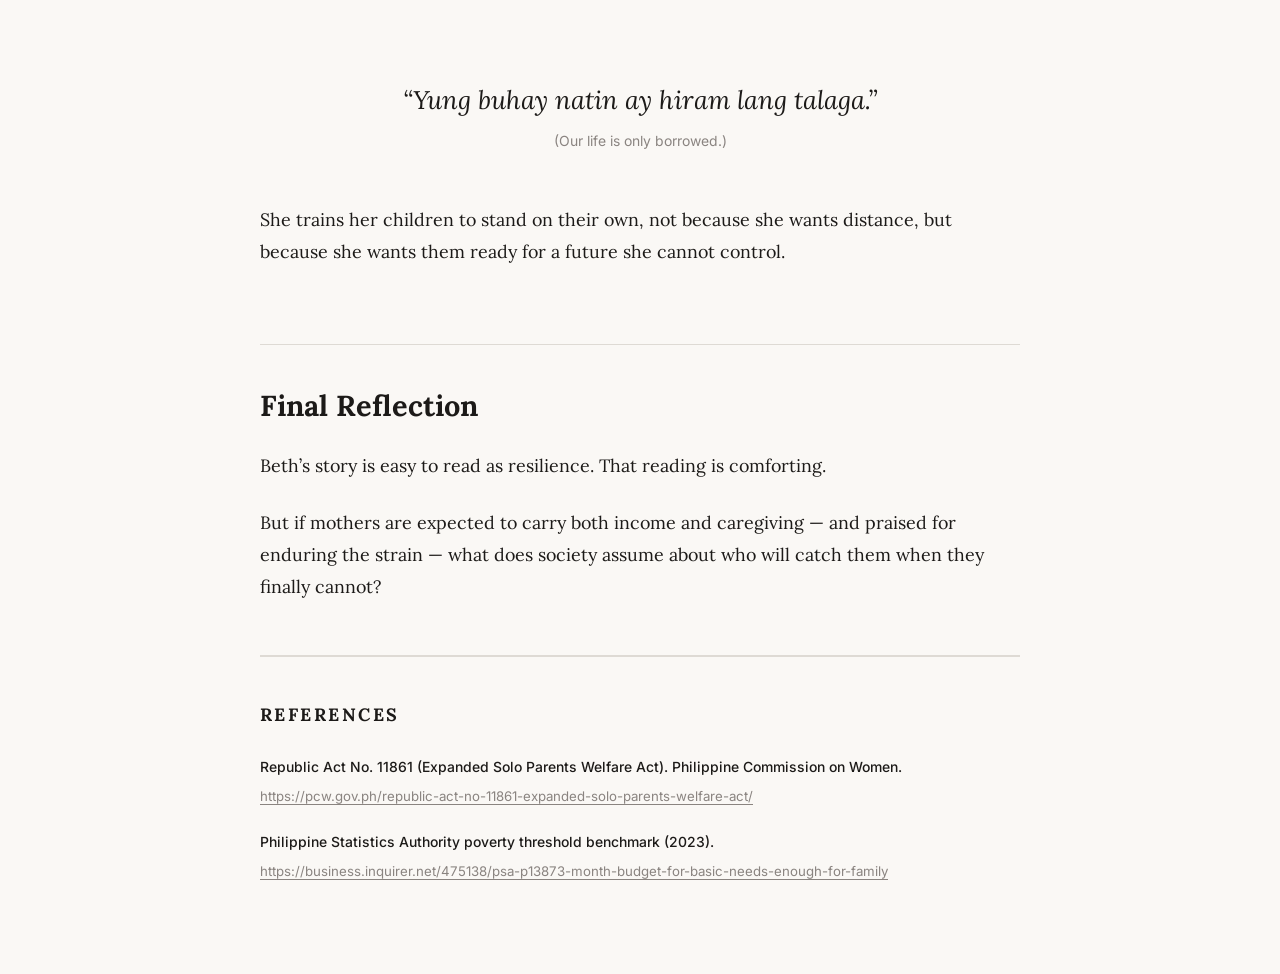
==== commit 9e8bb4ac: "style: revert to original Lora/Inter template but keep hero portrait fix - Reverted bryl-minimal des" ====
--- a/index-enhanced.html
+++ b/index-enhanced.html
@@ -8,53 +8,40 @@
   <meta name="author" content="James Ongo" />
   <link rel="preconnect" href="https://fonts.googleapis.com" />
   <link rel="preconnect" href="https://fonts.gstatic.com" crossorigin />
-  <link href="https://fonts.googleapis.com/css2?family=Source+Serif+4:ital,opsz,wght@0,8..60,300;0,8..60,400;0,8..60,600;0,8..60,700;1,8..60,400;1,8..60,600&family=Geist:wght@300;400;500;600&family=Geist+Mono:wght@400;500&display=swap" rel="stylesheet" />
+  <link href="https://fonts.googleapis.com/css2?family=Lora:ital,wght@0,400;0,600;0,700;1,400;1,600&family=Inter:wght@300;400;500;600&display=swap" rel="stylesheet" />
 
   <style>
     /* ============================================================
        DESIGN TOKENS
     ============================================================ */
-    /* bryl-minimal — monochrome nine-step gray ramp */
     :root {
-      --gray-0:      #ffffff;
-      --gray-50:     #f9f9f9;
-      --gray-100:    #f2f2f2;
-      --gray-200:    #e5e5e5;
-      --gray-300:    #d4d4d4;
-      --gray-400:    #a3a3a3;
-      --gray-500:    #737373;
-      --gray-600:    #525252;
-      --gray-700:    #404040;
-      --gray-900:    #171717;
-
-      --bg:          var(--gray-0);
-      --bg-alt:      var(--gray-50);
-      --surface:     var(--gray-0);
-      --text:        var(--gray-900);
-      --text-muted:  var(--gray-600);
-      --text-light:  var(--gray-400);
-      --accent:      var(--gray-900);   /* inverted chip: black on white */
-      --accent-fg:   var(--gray-0);
-      --rule:        var(--gray-200);   /* hairline */
-      --progress-h:  2px;
+      --bg:          #faf8f5;
+      --bg-alt:      #f3f0eb;
+      --surface:     #ffffff;
+      --text:        #1c1a18;
+      --text-muted:  #5c5752;
+      --text-light:  #8a8480;
+      --accent:      #7c5c3e;
+      --accent-warm: #a07850;
+      --rule:        #dedad4;
+      --progress-h:  3px;
       --max-prose:   760px;
       --max-wide:    900px;
-      --font-serif:  'Source Serif 4', Georgia, serif;
-      --font-sans:   'Geist', system-ui, sans-serif;
-      --font-mono:   'Geist Mono', 'Courier New', monospace;
+      --font-serif:  'Lora', Georgia, serif;
+      --font-sans:   'Inter', system-ui, sans-serif;
       --ease-smooth: cubic-bezier(0.4, 0, 0.2, 1);
     }
 
     [data-theme="dark"] {
-      --bg:          var(--gray-900);
-      --bg-alt:      #1f1f1f;
-      --surface:     #1f1f1f;
-      --text:        var(--gray-50);
-      --text-muted:  var(--gray-400);
-      --text-light:  var(--gray-600);
-      --accent:      var(--gray-50);    /* inverted: white on black */
-      --accent-fg:   var(--gray-900);
-      --rule:        var(--gray-700);
+      --bg:          #141210;
+      --bg-alt:      #1e1b18;
+      --surface:     #1e1b18;
+      --text:        #ede9e4;
+      --text-muted:  #a09890;
+      --text-light:  #6a6460;
+      --accent:      #c8a478;
+      --accent-warm: #d4b488;
+      --rule:        #2e2a26;
     }
 
     /* ============================================================
@@ -78,11 +65,8 @@
     }
 
     img { max-width: 100%; display: block; }
-    a { color: var(--text-muted); text-decoration: underline; text-underline-offset: 3px; }
-    a:hover { color: var(--text); }
-
-    /* Text selection — inverted (bryl-minimal) */
-    ::selection { background: var(--text); color: var(--bg); }
+    a { color: var(--accent); text-decoration: underline; text-underline-offset: 3px; }
+    a:hover { color: var(--accent-warm); }
 
     /* ============================================================
        READING PROGRESS BAR
@@ -93,7 +77,7 @@
       left: 0;
       width: 0%;
       height: var(--progress-h);
-      background: var(--text);
+      background: linear-gradient(90deg, var(--accent), var(--accent-warm));
       z-index: 1000;
       transition: width 0.1s linear;
       transform-origin: left;
@@ -110,9 +94,7 @@
       justify-content: space-between;
       align-items: center;
       padding: 0.75rem 1.5rem;
-      background-color: color-mix(in srgb, var(--bg) 94%, transparent);
-      /* halftone dot texture (bryl-minimal) */
-      background-image: url("data:image/svg+xml,%3Csvg xmlns='http://www.w3.org/2000/svg' width='8' height='8'%3E%3Ccircle cx='4' cy='4' r='0.8' fill='%23000' opacity='0.045'/%3E%3C/svg%3E"); background-repeat: repeat;
+      background-color: color-mix(in srgb, var(--bg) 90%, transparent);
       backdrop-filter: blur(12px);
       -webkit-backdrop-filter: blur(12px);
       border-bottom: 1px solid var(--rule);
@@ -120,10 +102,10 @@
     }
 
     .site-nav-label {
-      font-family: var(--font-mono);
-      font-size: 0.68rem;
-      font-weight: 500;
-      letter-spacing: 0.14em;
+      font-family: var(--font-sans);
+      font-size: 0.72rem;
+      font-weight: 600;
+      letter-spacing: 0.12em;
       text-transform: uppercase;
       color: var(--text-light);
     }
@@ -131,7 +113,7 @@
     .nav-controls {
       display: flex;
       align-items: center;
-      gap: 0.5rem;
+      gap: 0.75rem;
     }
 
     .btn-icon {
@@ -175,18 +157,13 @@
 
     .kicker {
       display: inline-block;
-      font-family: var(--font-mono);
-      font-size: 0.68rem;
-      font-weight: 500;
+      font-family: var(--font-sans);
+      font-size: 0.72rem;
+      font-weight: 600;
       letter-spacing: 0.16em;
       text-transform: uppercase;
-      color: var(--text-light);
+      color: var(--accent);
       margin-bottom: 1.5rem;
-      /* inverted chip */
-      background: var(--accent);
-      color: var(--accent-fg);
-      padding: 0.25rem 0.6rem;
-      border-radius: 0.2rem;
     }
 
     .article-title {
@@ -217,15 +194,15 @@
     }
 
     .byline {
-      font-family: var(--font-mono);
+      font-family: var(--font-sans);
+      font-size: 0.82rem;
+      font-weight: 500;
+      color: var(--text-muted);
+    }
+
+    .reading-time {
+      font-family: var(--font-sans);
       font-size: 0.75rem;
-      font-weight: 400;
-      color: var(--text-muted);
-    }
-
-    .reading-time {
-      font-family: var(--font-mono);
-      font-size: 0.68rem;
       color: var(--text-light);
     }
 
@@ -233,37 +210,34 @@
        HERO IMAGE
     ============================================================ */
     .hero-figure {
-      /* portrait hero: centered, max 420px wide so it reads as a portrait not a banner */
       max-width: 420px;
       margin: 2.5rem auto 0;
     }
 
     .hero-figure-inner {
       width: 100%;
-      aspect-ratio: 3 / 4;   /* portrait */
+      aspect-ratio: 3 / 4;
       overflow: hidden;
-      border-radius: 0.5rem;  /* bryl-minimal: softer but not over-rounded */
+      border-radius: 1rem;
       background: var(--bg-alt);
-      border: 1px solid var(--rule); /* hairline */
     }
 
     .hero-figure-inner img {
       width: 100%;
       height: 100%;
       object-fit: cover;
-      object-position: top center; /* show face, not torso */
-      /* no dark filter — bryl-minimal is clean */
+      object-position: top center;
       transition: transform 0.6s var(--ease-smooth);
     }
-    .hero-figure-inner:hover img { transform: scale(1.015); }
+    .hero-figure-inner:hover img { transform: scale(1.02); }
 
     .hero-caption {
       text-align: center;
-      font-family: var(--font-mono);
-      font-size: 0.72rem;
+      font-family: var(--font-sans);
+      font-size: 0.82rem;
       color: var(--text-light);
       margin-top: 0.75rem;
-      letter-spacing: 0.02em;
+      font-style: italic;
     }
 
     /* ============================================================
@@ -307,11 +281,11 @@
     .pull-quote {
       position: relative;
       margin: 2.5rem 0;
-      padding: 1.5rem 2rem;
+      padding: 2rem 2.5rem;
       background: var(--bg-alt);
-      border-left: 1px solid var(--rule); /* hairline, not thick accent bar */
-      border-radius: 0;
-      transition: background 0.5s var(--ease-smooth);
+      border-left: 3px solid var(--accent);
+      border-radius: 0 0.5rem 0.5rem 0;
+      transition: background 0.35s var(--ease-smooth);
     }
 
     .pull-quote p {
@@ -364,11 +338,11 @@
     ============================================================ */
     .callout {
       background: var(--bg-alt);
-      border-radius: 0.25rem;
-      padding: 1.25rem 1.5rem;
+      border-radius: 0.75rem;
+      padding: 1.5rem 2rem;
       margin: 2rem 0;
-      border: 1px solid var(--rule); /* hairline */
-      transition: background 0.5s var(--ease-smooth);
+      border: 1px solid var(--rule);
+      transition: background 0.35s var(--ease-smooth);
     }
 
     .callout p {
@@ -387,7 +361,7 @@
        IMAGE FIGURES
     ============================================================ */
     .figure-single {
-      max-width: 460px;
+      max-width: 520px;
       margin: 3.5rem auto;
     }
 
@@ -395,19 +369,18 @@
       width: 100%;
       aspect-ratio: 3/4;
       overflow: hidden;
-      border-radius: 0.375rem;
+      border-radius: 1rem;
       background: var(--bg-alt);
-      border: 1px solid var(--rule); /* hairline */
+      box-shadow: 0 4px 24px rgba(0,0,0,0.07);
     }
 
     .figure-single-inner img {
       width: 100%;
       height: 100%;
-      object-fit: cover;
-      object-position: center top;
+      object-fit: contain;
       transition: transform 0.5s var(--ease-smooth);
     }
-    .figure-single-inner:hover img { transform: scale(1.015); }
+    .figure-single-inner:hover img { transform: scale(1.02); }
 
     .figure-wide {
       max-width: var(--max-wide);
@@ -417,18 +390,19 @@
     .figure-wide-inner {
       width: 100%;
       overflow: hidden;
-      border-radius: 0.375rem;
+      border-radius: 1rem;
       background: var(--bg-alt);
-      border: 1px solid var(--rule); /* hairline */
+      box-shadow: 0 4px 24px rgba(0,0,0,0.07);
     }
 
     .figure-wide-inner img {
       width: 100%;
       height: 100%;
       object-fit: cover;
+      filter: saturate(0.92) contrast(0.97);
       transition: transform 0.5s var(--ease-smooth);
     }
-    .figure-wide-inner:hover img { transform: scale(1.015); }
+    .figure-wide-inner:hover img { transform: scale(1.02); }
 
     .figure-grid {
       max-width: var(--max-wide);
@@ -457,20 +431,20 @@
 
     .grid-item {
       overflow: hidden;
-      border-radius: 0.25rem;
+      border-radius: 0.75rem;
       background: var(--bg-alt);
-      border: 1px solid var(--rule); /* hairline */
+      box-shadow: 0 2px 12px rgba(0,0,0,0.06);
     }
 
     .grid-item img {
       width: 100%;
       height: 100%;
       object-fit: cover;
-      /* no dark filter */
+      filter: saturate(0.92) contrast(0.97);
       transition: transform 0.5s var(--ease-smooth);
       display: block;
     }
-    .grid-item:hover img { transform: scale(1.03); }
+    .grid-item:hover img { transform: scale(1.04); }
 
     .grid-item-abroad {
       aspect-ratio: 4/3;
@@ -482,11 +456,11 @@
 
     figcaption, .fig-caption {
       text-align: center;
-      font-family: var(--font-mono);
-      font-size: 0.68rem;
+      font-family: var(--font-sans);
+      font-size: 0.8rem;
       color: var(--text-light);
       margin-top: 0.75rem;
-      letter-spacing: 0.02em;
+      font-style: italic;
       line-height: 1.5;
     }
 
@@ -545,9 +519,9 @@
     }
 
     .references-label {
-      font-family: var(--font-mono);
-      font-size: 0.68rem;
-      font-weight: 500;
+      font-family: var(--font-sans);
+      font-size: 0.7rem;
+      font-weight: 700;
       letter-spacing: 0.14em;
       text-transform: uppercase;
       color: var(--text-light);
@@ -559,8 +533,8 @@
     }
 
     .reference-item p {
-      font-family: var(--font-mono) !important;
-      font-size: 0.78rem !important;
+      font-family: var(--font-sans) !important;
+      font-size: 0.82rem !important;
       line-height: 1.55 !important;
       margin-bottom: 0.2rem !important;
     }
@@ -571,11 +545,11 @@
     }
 
     .reference-item a {
-      font-size: 0.72rem;
+      font-size: 0.78rem;
       color: var(--text-light);
       word-break: break-all;
     }
-    .reference-item a:hover { color: var(--text); }
+    .reference-item a:hover { color: var(--accent); }
 
     /* ============================================================
        BACK TO TOP
@@ -609,13 +583,13 @@
     ============================================================ */
     .intro-para::first-letter {
       font-family: var(--font-serif);
-      font-size: 3.5rem;
+      font-size: 4rem;
       font-weight: 700;
-      line-height: 0.85;
+      line-height: 0.8;
       float: left;
       margin-right: 0.1em;
-      margin-top: 0.1em;
-      color: var(--text); /* monochrome — no warm amber */
+      margin-top: 0.08em;
+      color: var(--accent);
     }
 
     /* ============================================================
@@ -691,7 +665,7 @@
 
       <!-- Hero Image -->
       <figure class="hero-figure">
-        <div class="hero-figure-inner"><!-- portrait 3/4, top-crop shows face -->
+        <div class="hero-figure-inner">
           <img
             src="assets/e920f0260f565c1cadf37e28e0e7a59abf425ec7-buxtc1dg.png"
             alt="Beth seated and reflective, photographed at an airport"
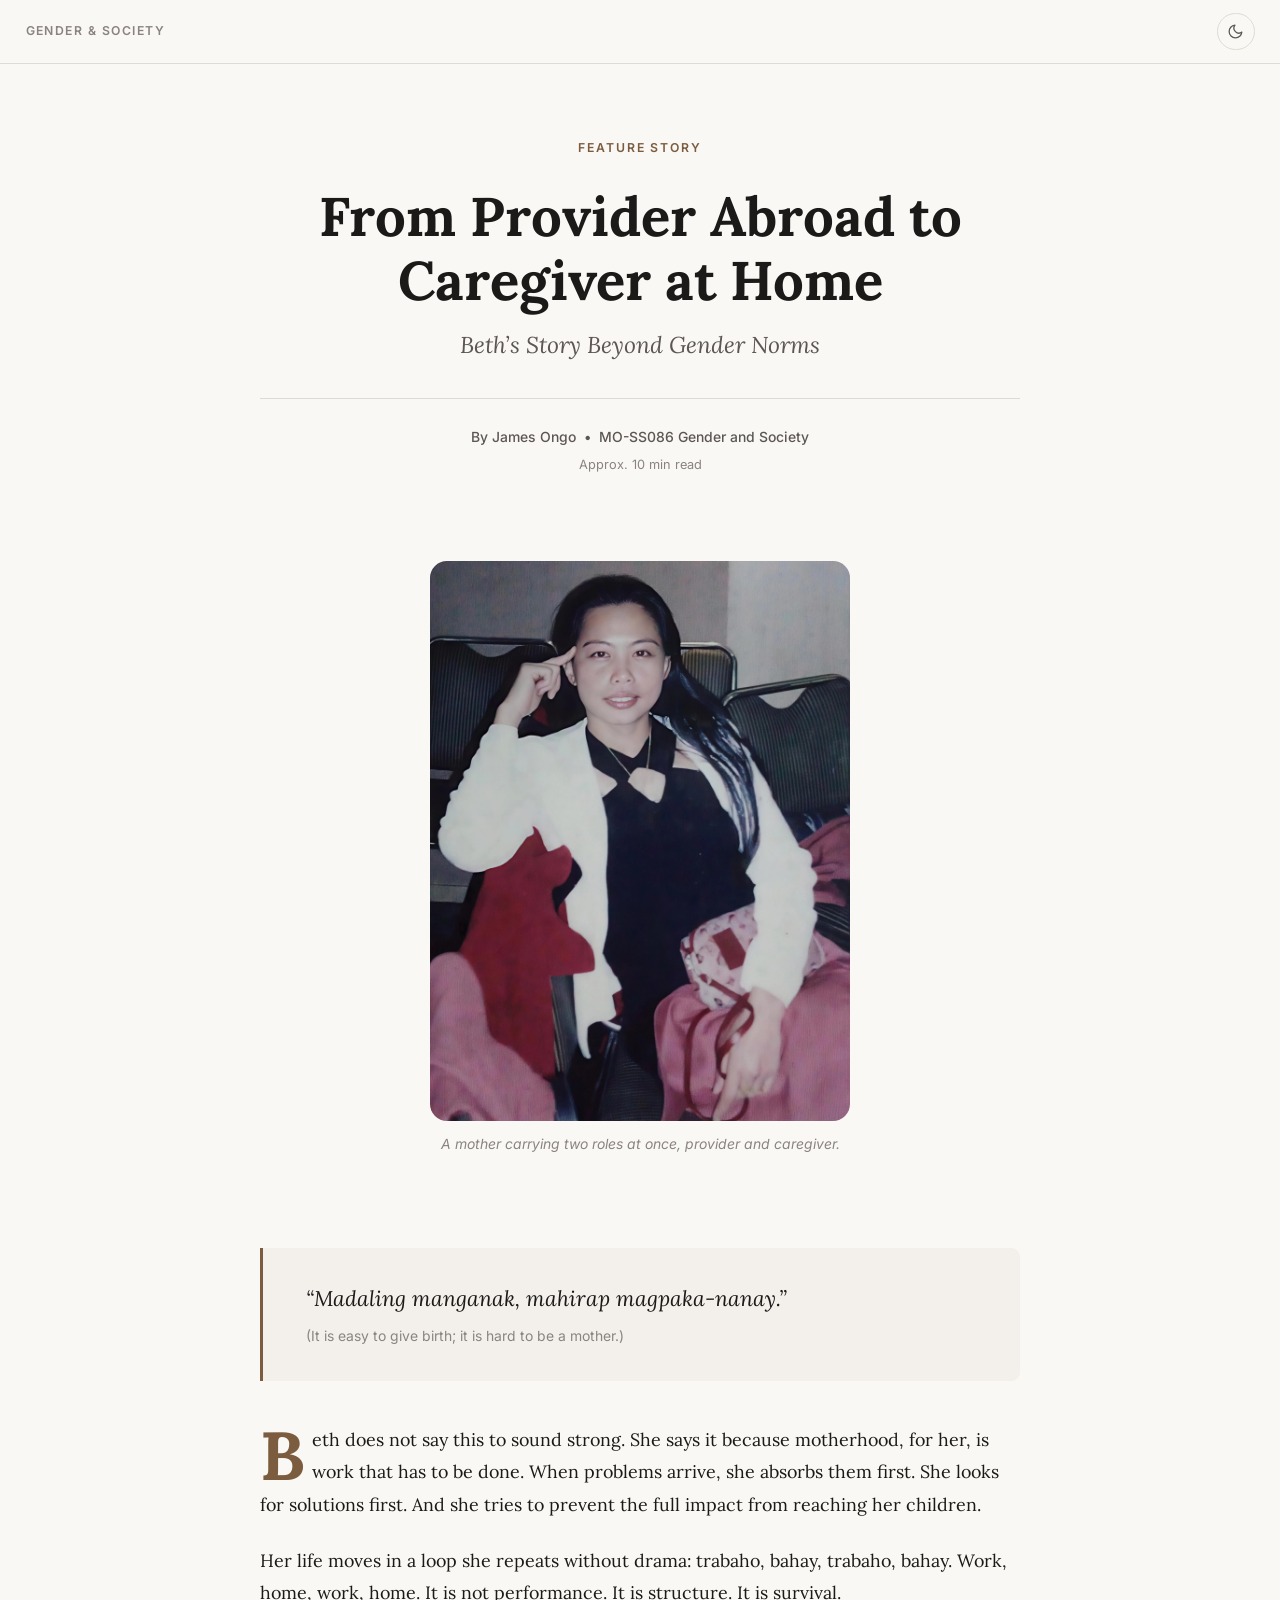
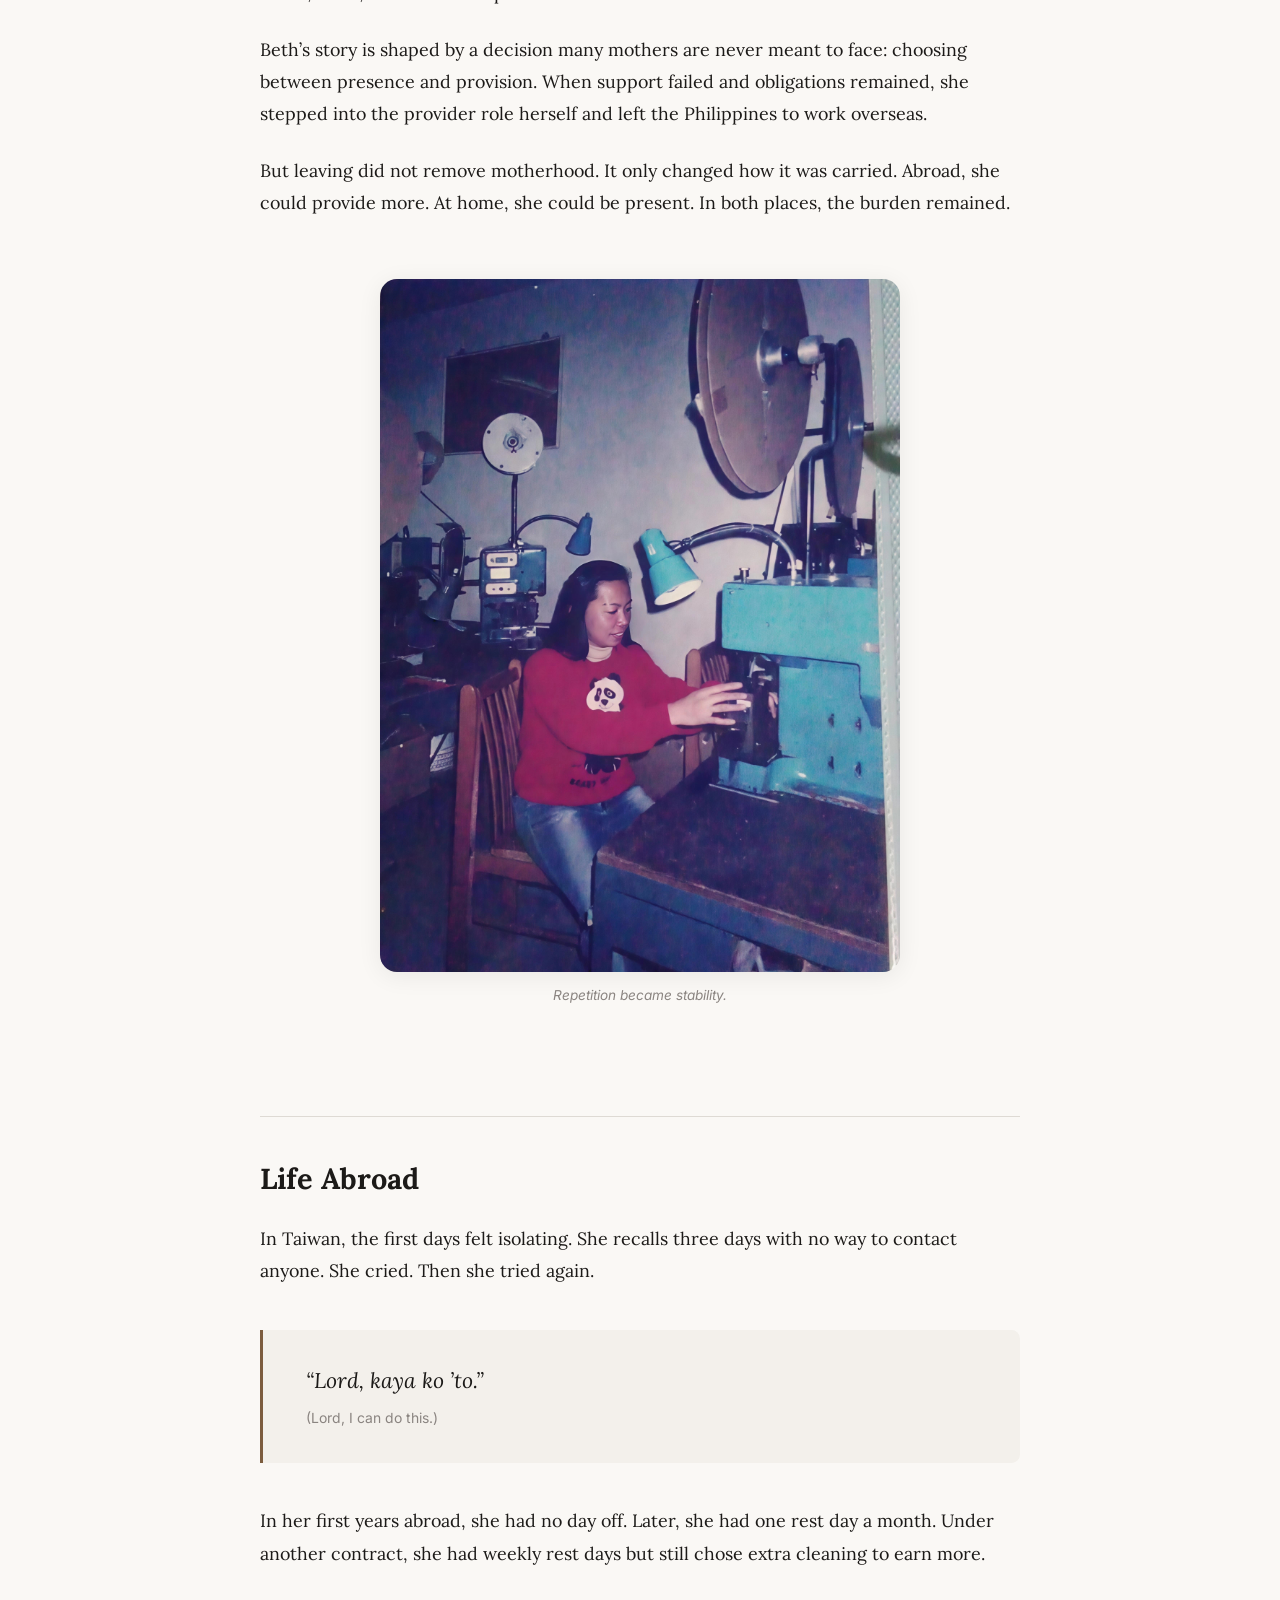
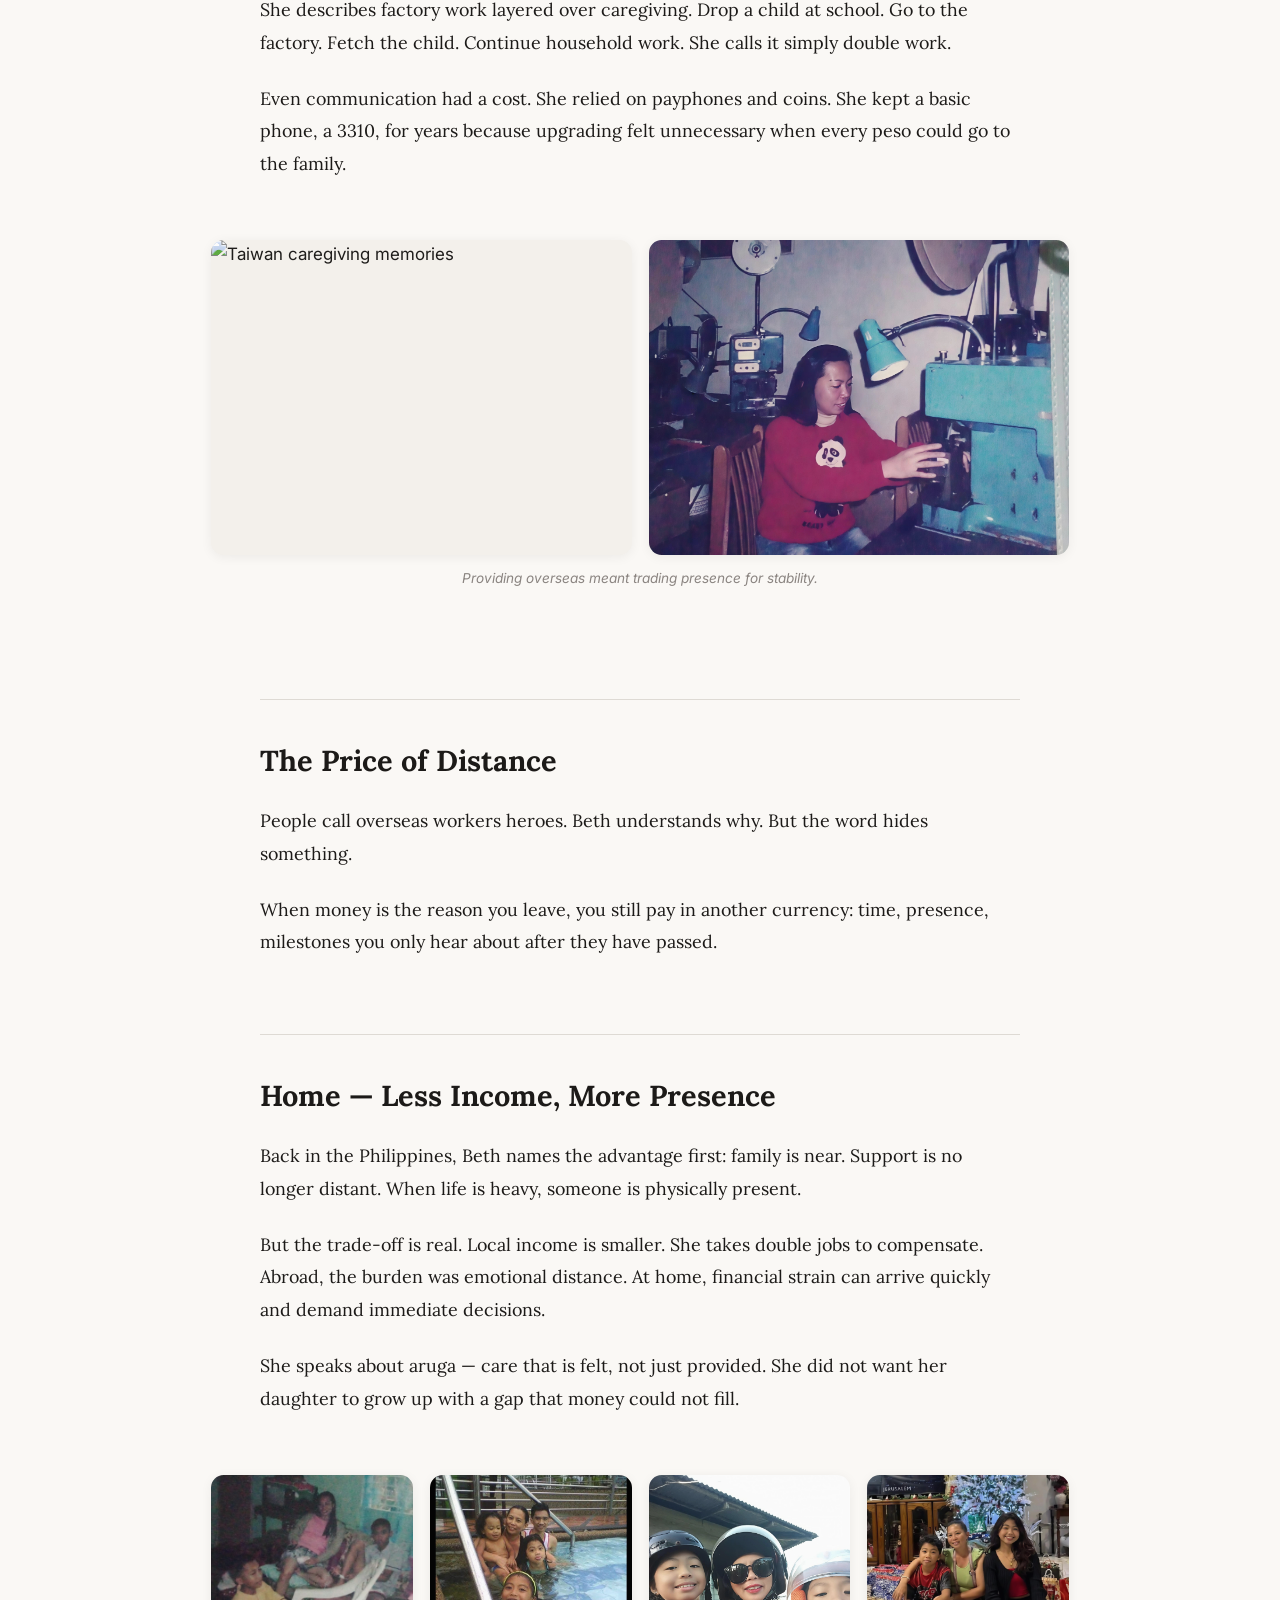
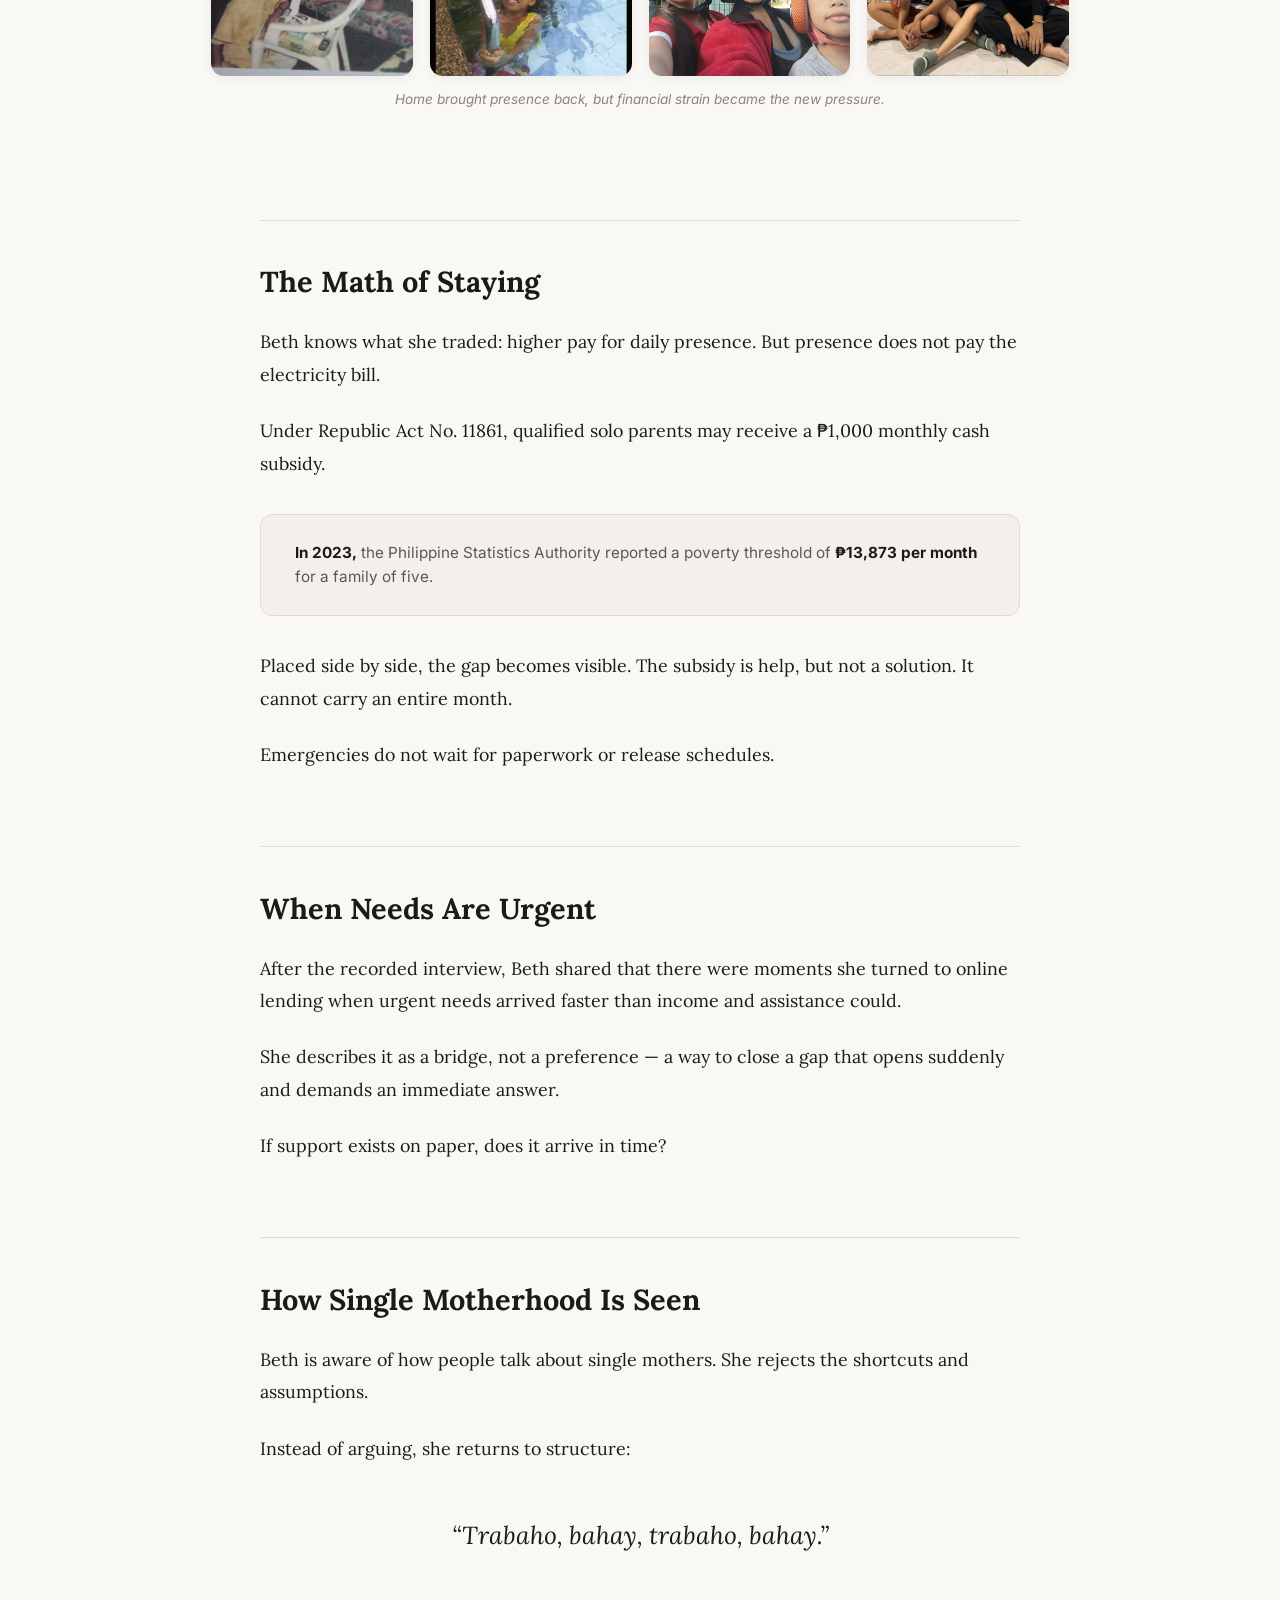
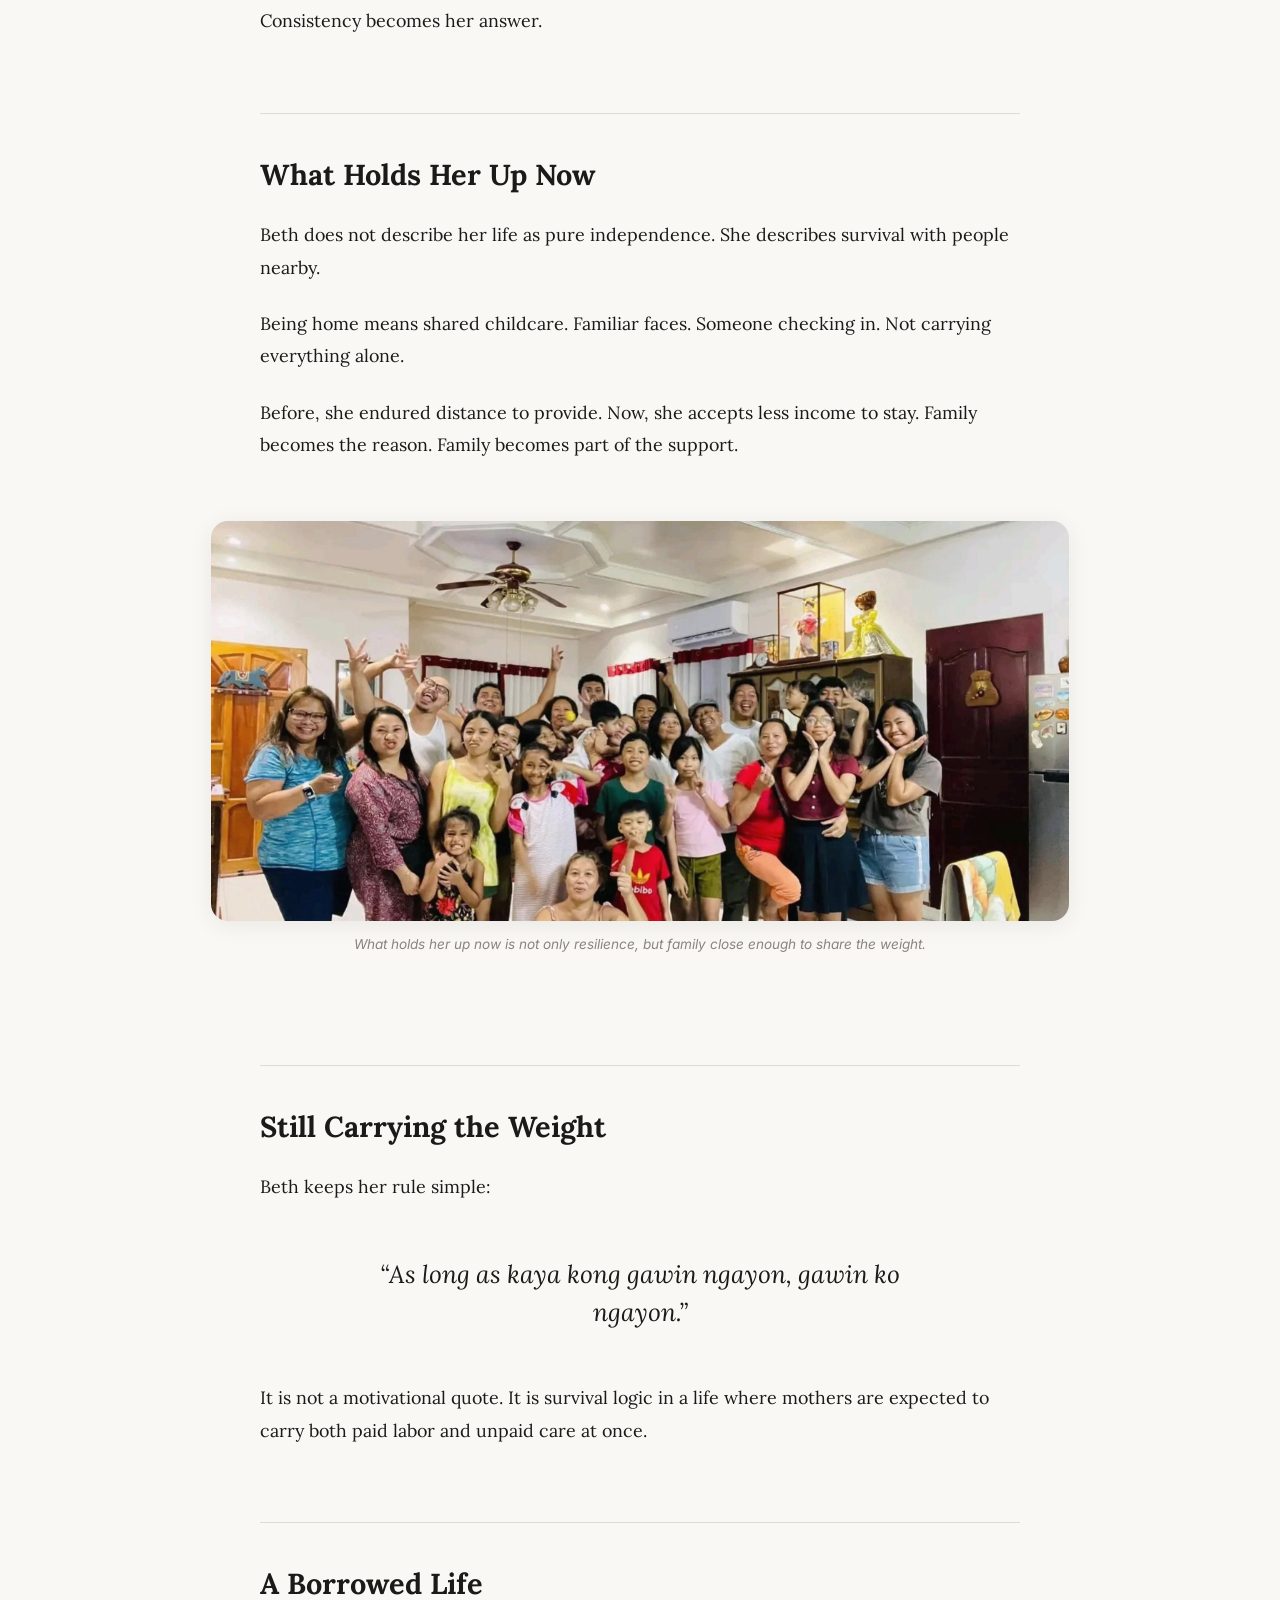
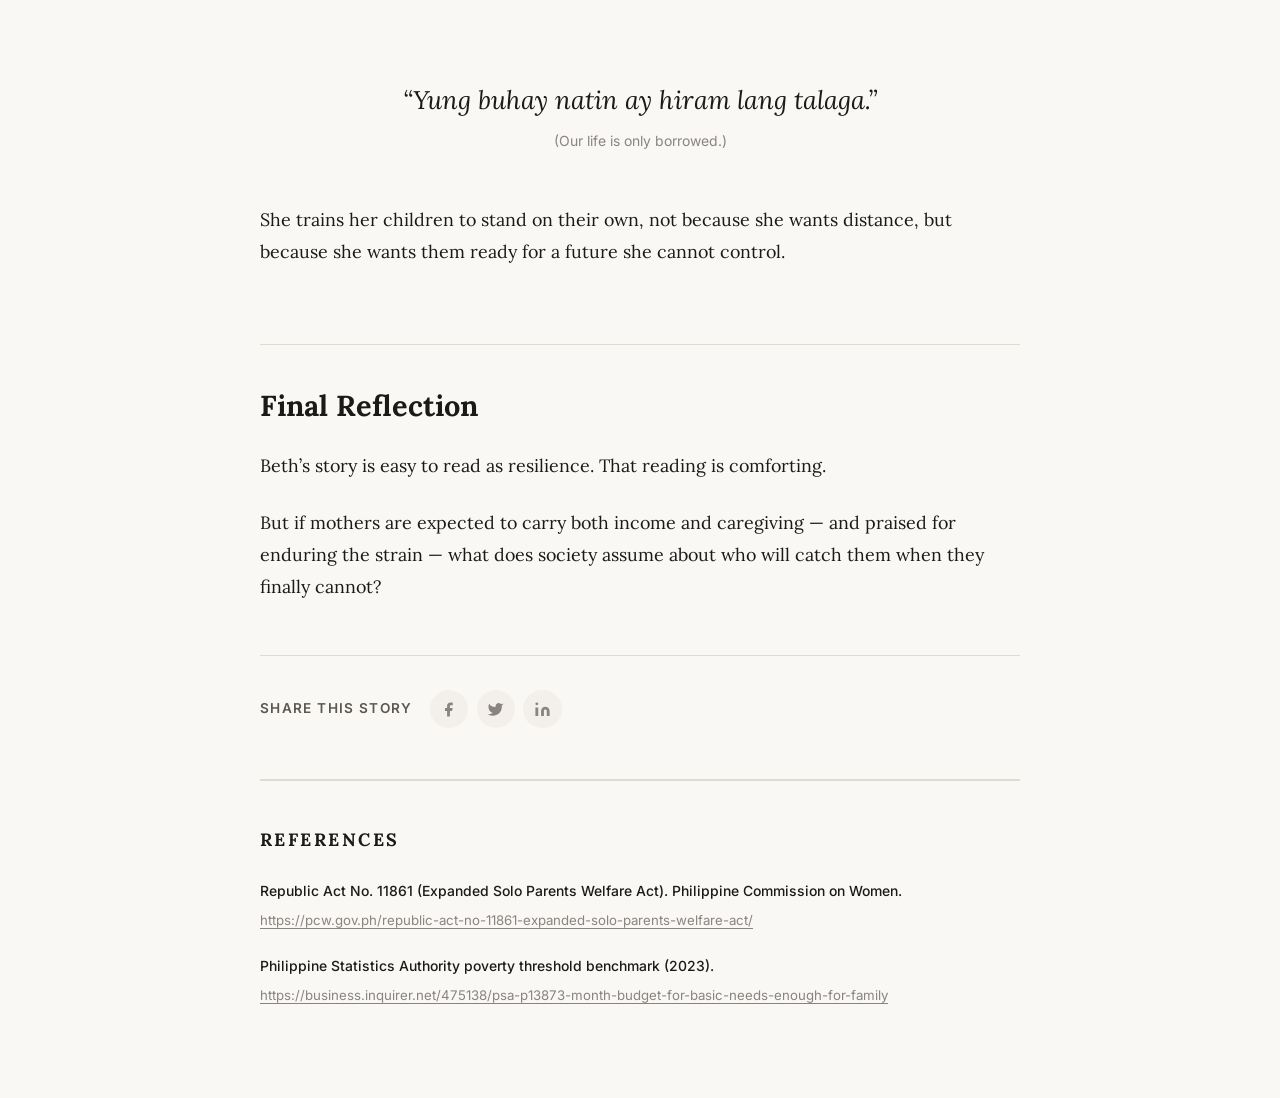
==== commit ee93f65d: "feat: add social media share section and open graph meta tags - Added Open Graph (og:title, og:image" ====
--- a/index-enhanced.html
+++ b/index-enhanced.html
@@ -6,6 +6,14 @@
   <title>From Provider Abroad to Caregiver at Home: Beth's Story Beyond Gender Norms</title>
   <meta name="description" content="A long-form editorial feature on Beth, a Filipino mother who navigated the roles of overseas worker and primary caregiver, challenging gender norms through lived experience." />
   <meta name="author" content="James Ongo" />
+
+  <!-- Open Graph / Social Media Meta Tags -->
+  <meta property="og:title" content="From Provider Abroad to Caregiver at Home: Beth's Story Beyond Gender Norms" />
+  <meta property="og:description" content="A long-form editorial feature on Beth, a Filipino mother who navigated the roles of overseas worker and primary caregiver." />
+  <meta property="og:image" content="https://baelfyre.github.io/genderAndSociety/assets/e920f0260f565c1cadf37e28e0e7a59abf425ec7-buxtc1dg.png" />
+  <meta property="og:url" content="https://baelfyre.github.io/genderAndSociety/index-enhanced.html" />
+  <meta property="og:type" content="article" />
+  <meta name="twitter:card" content="summary_large_image" />
   <link rel="preconnect" href="https://fonts.googleapis.com" />
   <link rel="preconnect" href="https://fonts.gstatic.com" crossorigin />
   <link href="https://fonts.googleapis.com/css2?family=Lora:ital,wght@0,400;0,600;0,700;1,400;1,600&family=Inter:wght@300;400;500;600&display=swap" rel="stylesheet" />
@@ -509,8 +517,54 @@
     }
 
     /* ============================================================
-       FOOTER / REFERENCES
-    ============================================================ */
+       SHARE SECTION & FOOTER
+    ============================================================ */
+    .share-section {
+      margin-top: 3rem;
+      padding-top: 2rem;
+      border-top: 1px solid var(--rule);
+      display: flex;
+      align-items: center;
+      gap: 1rem;
+    }
+    
+    .share-label {
+      font-family: var(--font-sans);
+      font-size: 0.8rem;
+      font-weight: 600;
+      color: var(--text-muted);
+      text-transform: uppercase;
+      letter-spacing: 0.1em;
+    }
+    
+    .share-links {
+      display: flex;
+      gap: 0.5rem;
+    }
+    
+    .share-btn {
+      display: inline-flex;
+      align-items: center;
+      justify-content: center;
+      width: 2.25rem;
+      height: 2.25rem;
+      border-radius: 50%;
+      background: var(--bg-alt);
+      color: var(--text-light);
+      text-decoration: none;
+      transition: background 0.3s ease, color 0.3s ease;
+    }
+    
+    .share-btn:hover {
+      background: var(--accent);
+      color: var(--surface);
+    }
+    
+    .share-btn svg {
+      width: 1rem;
+      height: 1rem;
+    }
+
     .article-footer {
       max-width: var(--max-prose);
       margin: 3rem auto 0;
@@ -920,6 +974,22 @@
 
         </div>
 
+        <!-- SHARE SECTION -->
+        <div class="share-section">
+          <span class="share-label">Share this story</span>
+          <div class="share-links">
+            <a href="https://www.facebook.com/sharer/sharer.php?u=https://baelfyre.github.io/genderAndSociety/index-enhanced.html" target="_blank" rel="noopener noreferrer" class="share-btn" aria-label="Share on Facebook">
+              <svg fill="currentColor" viewBox="0 0 24 24"><path d="M18 2h-3a5 5 0 00-5 5v3H7v4h3v8h4v-8h3l1-4h-4V7a1 1 0 011-1h3z"></path></svg>
+            </a>
+            <a href="https://twitter.com/intent/tweet?url=https://baelfyre.github.io/genderAndSociety/index-enhanced.html&text=From+Provider+Abroad+to+Caregiver+at+Home:+Beth%27s+Story" target="_blank" rel="noopener noreferrer" class="share-btn" aria-label="Share on X">
+              <svg fill="currentColor" viewBox="0 0 24 24"><path d="M23 3a10.9 10.9 0 01-3.14 1.53 4.48 4.48 0 00-7.86 3v1A10.66 10.66 0 013 4s-4 9 5 13a11.64 11.64 0 01-7 2c9 5 20 0 20-11.5a4.5 4.5 0 00-.08-.83A7.72 7.72 0 0023 3z"></path></svg>
+            </a>
+            <a href="https://www.linkedin.com/sharing/share-offsite/?url=https://baelfyre.github.io/genderAndSociety/index-enhanced.html" target="_blank" rel="noopener noreferrer" class="share-btn" aria-label="Share on LinkedIn">
+              <svg fill="currentColor" viewBox="0 0 24 24"><path d="M16 8a6 6 0 016 6v7h-4v-7a2 2 0 00-2-2 2 2 0 00-2 2v7h-4v-7a6 6 0 016-6zM2 9h4v12H2z"></path><circle cx="4" cy="4" r="2"></circle></svg>
+            </a>
+          </div>
+        </div>
+
         <!-- REFERENCES -->
         <footer class="article-footer">
           <p class="references-label">References</p>
